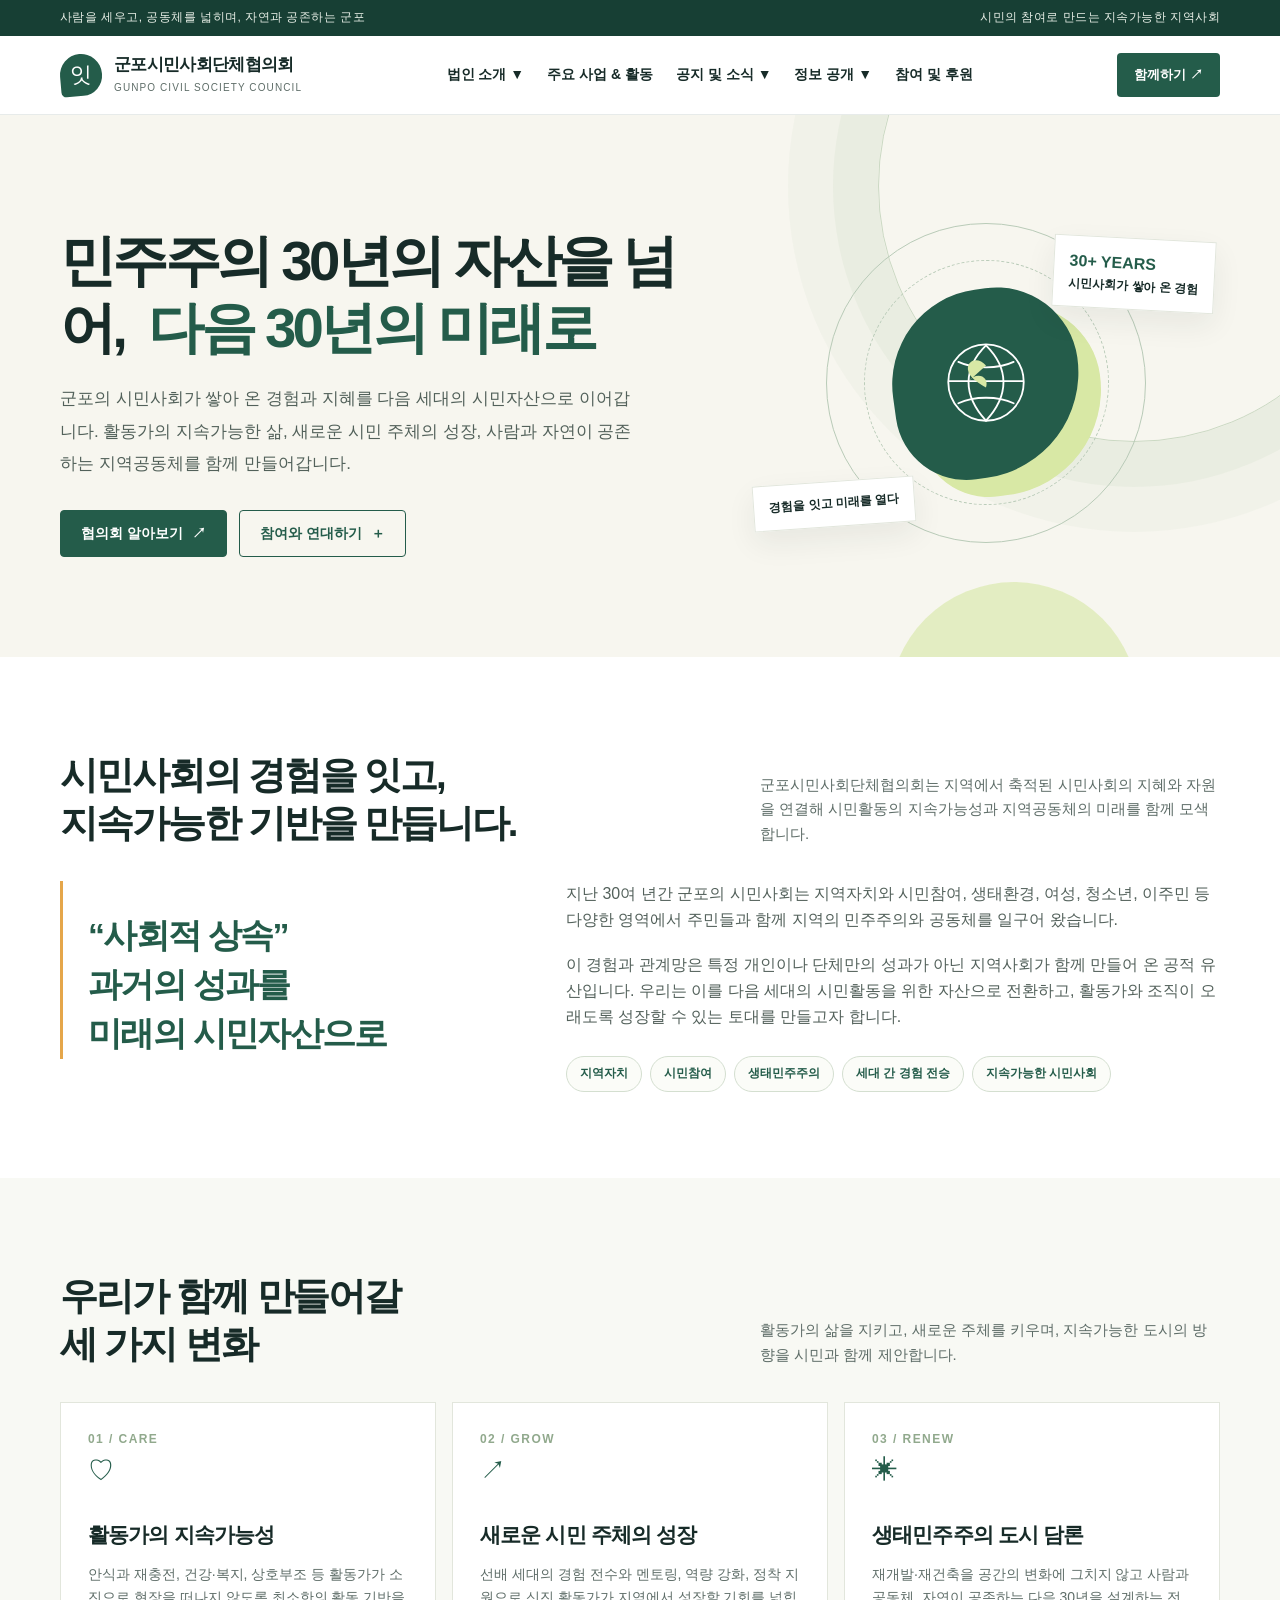
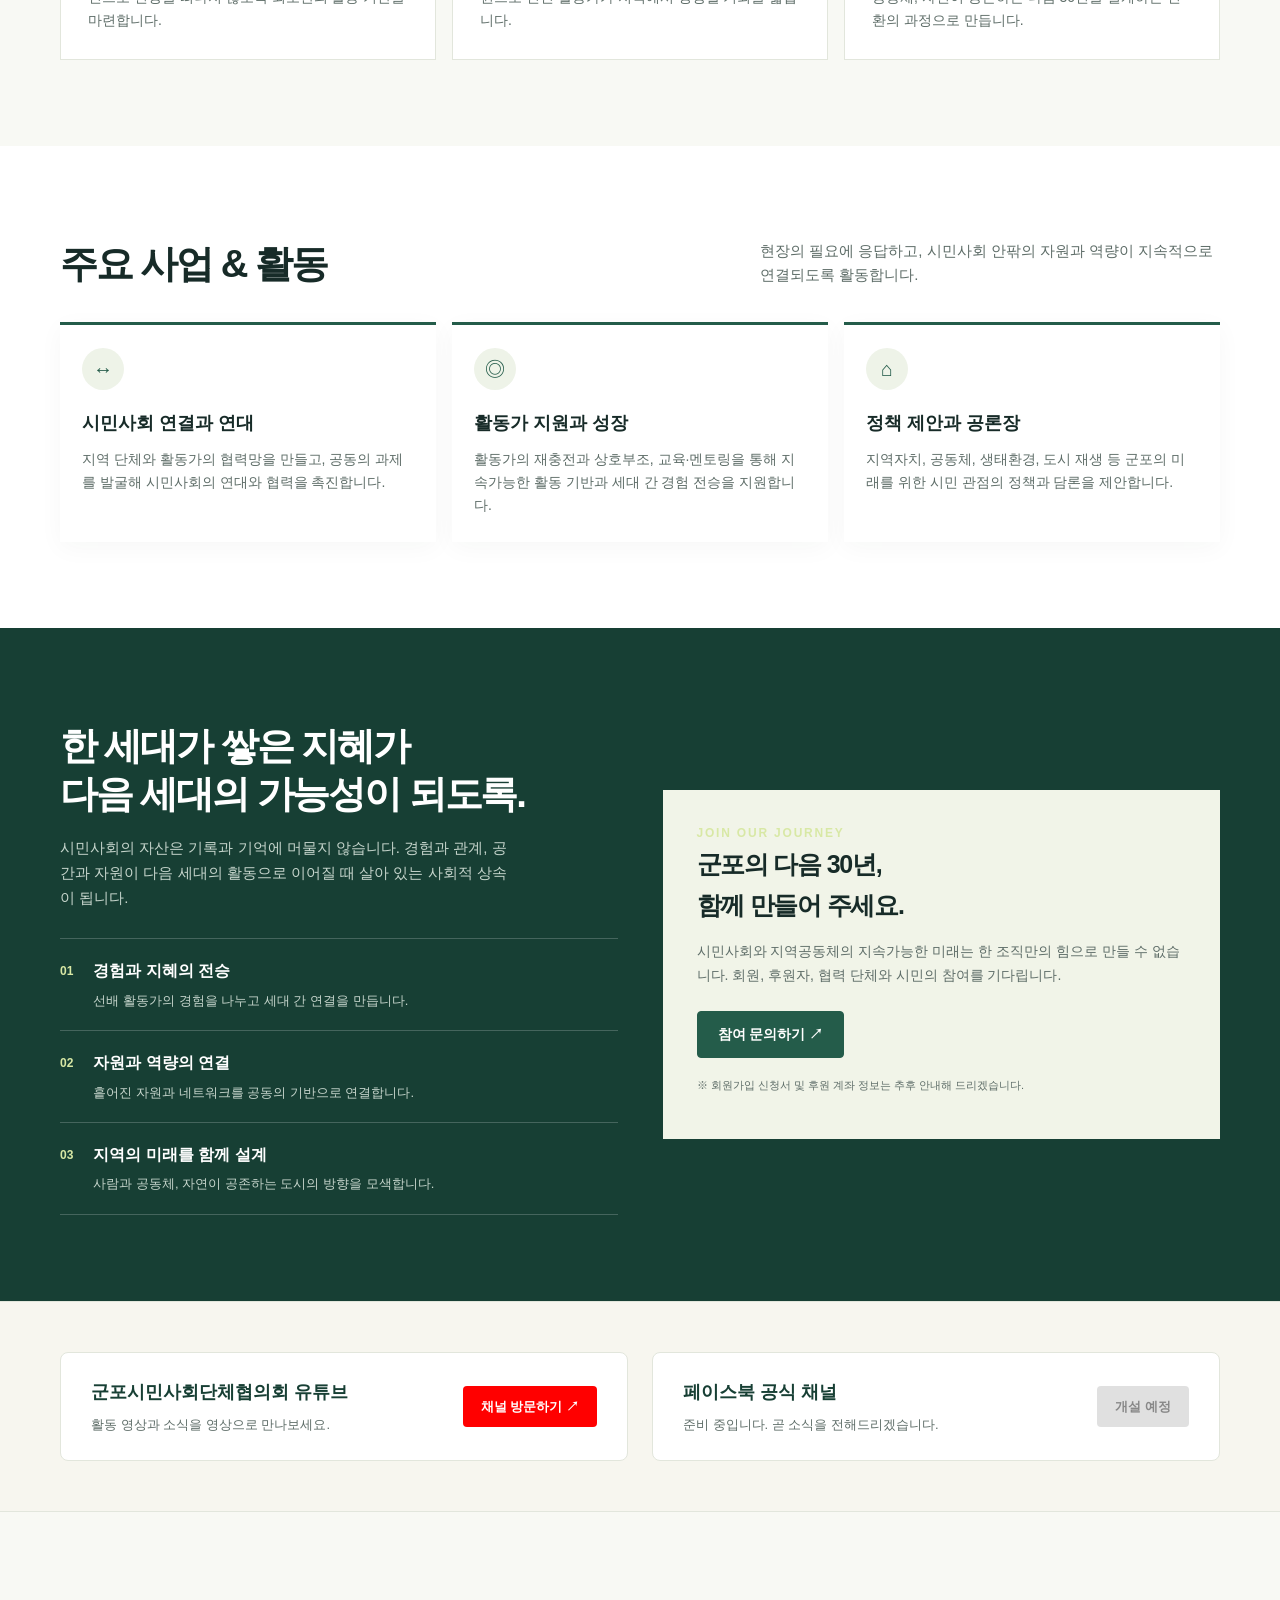
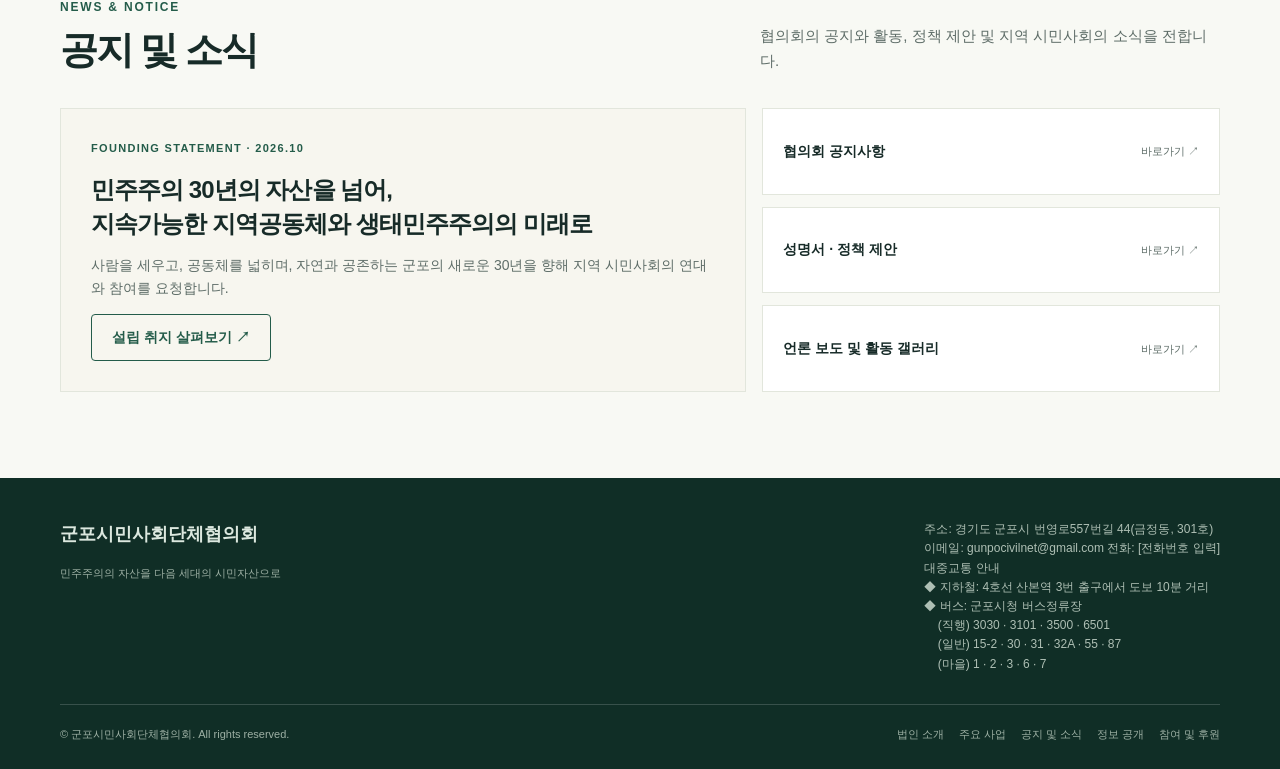
==== index.html @ d38dbbb3 "Add files via upload" ====
<!doctype html>
<html lang="ko">
<head>
  <meta charset="utf-8">
  <meta name="viewport" content="width=device-width, initial-scale=1">
  <meta name="description" content="군포시민사회단체협의회 - 시민사회의 지속가능한 기반과 사회적 상속, 생태민주주의를 만들어갑니다.">
  <title>군포시민사회단체협의회</title>
  <style>
    :root {
      --ink: #172b28;
      --muted: #5e6d68;
      --green: #245c4a;
      --green-dark: #173f34;
      --lime: #d8e8a5;
      --cream: #f7f6ef;
      --paper: #fff;
      --line: #e2e6dc;
      --accent: #e5a64a;
      --max: 1160px;
    }
    * { box-sizing: border-box; }
    html { scroll-behavior: smooth; scroll-padding-top: 88px; }
    body { margin: 0; font-family: "Pretendard", "Noto Sans KR", -apple-system, BlinkMacSystemFont, "Segoe UI", sans-serif; color: var(--ink); line-height: 1.65; background: var(--paper); }
    a { color: inherit; text-decoration: none; }
    button { font: inherit; }
    .wrap { width: min(var(--max), calc(100% - 44px)); margin-inline: auto; }
    .topline { background: var(--green-dark); color: #e9f0e8; font-size: 12px; letter-spacing: .04em; }
    .topline .wrap { display:flex; justify-content:space-between; gap:16px; padding:8px 0; }
    header { position: sticky; top: 0; z-index: 20; background: rgba(255,255,255,.96); border-bottom: 1px solid rgba(23,63,52,.10); backdrop-filter: blur(12px); }
    .navrow { min-height: 78px; display:flex; align-items:center; justify-content:space-between; gap:28px; }
    .brand { display:flex; align-items:center; gap:12px; min-width: 240px; }
    .brandmark { display:grid; place-items:center; width:42px; height:42px; border-radius:50% 50% 48% 12%; background:var(--green); color:white; font-size:22px; transform:rotate(-5deg); }
    .brandmark span { transform:rotate(5deg); }
    .brand strong { display:block; font-size:17px; letter-spacing:-.04em; line-height:1.3; }
    .brand small { display:block; margin-top:4px; font-size:10px; color:var(--muted); letter-spacing:.11em; }
    
    /* PC 네비게이션 및 드롭다운 */
    nav { display:flex; align-items:center; gap:23px; }
    .nav-group { position: relative; }
    .navitem { position:relative; padding:27px 0; font-size:14px; font-weight:700; white-space:nowrap; display: inline-block; cursor: pointer; }
    .navitem::after { content:""; position:absolute; bottom:18px; left:0; width:0; height:2px; background:var(--green); transition:width .2s; }
    .nav-group:hover .navitem::after, .navitem:hover::after, .navitem:focus-visible::after { width:100%; }
    
    .dropdown {
      display: none;
      position: absolute;
      top: 100%;
      left: 0;
      background: #ffffff;
      min-width: 190px;
      box-shadow: 0 8px 20px rgba(0,0,0,0.08);
      border: 1px solid var(--line);
      border-radius: 4px;
      padding: 8px 0;
      z-index: 100;
    }
    .nav-group:hover .dropdown { display: block; }
    .dropdown a {
      display: block;
      padding: 10px 18px;
      font-size: 13px;
      font-weight: 600;
      color: var(--ink);
      transition: background 0.2s, color 0.2s;
    }
    .dropdown a:hover {
      background: var(--cream);
      color: var(--green);
    }

    .nav-cta { padding:11px 17px; border-radius:4px; background:var(--green); color:white; font-size:13px; font-weight:700; white-space:nowrap; }
    .menu-toggle { display:none; border:1px solid var(--line); background:white; padding:8px 11px; border-radius:5px; cursor: pointer; }

    /* 히어로 섹션 */
    .hero { position:relative; overflow:hidden; background:var(--cream); }
    .hero::before { content:""; position:absolute; width:510px; height:510px; right:-110px; top:-185px; border:1px solid #cbd9c3; border-radius:50%; box-shadow:0 0 0 45px rgba(203,217,195,.22), 0 0 0 90px rgba(203,217,195,.14); }
    .hero::after { content:""; position:absolute; width:250px; height:250px; right:11%; bottom:-175px; background:var(--lime); border-radius:50%; opacity:.6; }
    .hero-inner { position:relative; z-index:1; display:grid; grid-template-columns:1.15fr .85fr; align-items:center; gap:60px; padding:88px 0 94px; }
    .eyebrow { display:flex; align-items:center; gap:10px; color:var(--green); font-size:12px; font-weight:800; letter-spacing:.14em; text-transform:uppercase; }
    .eyebrow::before { content:""; width:28px; height:2px; background:var(--accent); }
    h1 { margin:20px 0 22px; font-size:clamp(36px, 4.4vw, 60px); line-height:1.18; letter-spacing:-.065em; font-weight:800; }
    h1 em { color:var(--green); font-style:normal; }
    .hero-copy { max-width:580px; color:#52615a; font-size:17px; line-height:1.9; }
    .hero-actions { display:flex; flex-wrap:wrap; gap:12px; margin-top:30px; }
    .btn { display:inline-flex; align-items:center; justify-content:center; gap:9px; min-height:47px; padding:0 20px; border:1px solid var(--green); border-radius:4px; font-weight:750; font-size:14px; transition:transform .2s, background .2s; }
    .btn:hover { transform:translateY(-2px); }
    .btn.primary { background:var(--green); color:white; }
    .btn.secondary { color:var(--green); background:transparent; }
    .hero-art { position:relative; min-height:360px; display:grid; place-items:center; }
    .orbit { position:absolute; width:320px; height:320px; border:1px solid #b9cbb8; border-radius:50%; }
    .orbit.two { width:245px; height:245px; border-style:dashed; }
    .earth { position:relative; display:grid; place-items:center; width:188px; height:188px; border-radius:54% 46% 60% 40%; background:var(--green); color:white; box-shadow:20px 20px 0 var(--lime); transform:rotate(-8deg); }
    .earth svg { width:92px; height:92px; transform:rotate(8deg); }
    .float-note { position:absolute; padding:12px 15px; background:white; border:1px solid var(--line); box-shadow:0 12px 30px rgba(23,43,40,.07); font-size:12px; font-weight:750; }
    .float-note b { display:block; color:var(--green); font-size:16px; }
    .note-one { top:35px; right:5px; transform:rotate(3deg); }
    .note-two { bottom:36px; left:0; transform:rotate(-4deg); }

    .section { padding:86px 0; }
    .section.soft { background:#f8f9f4; }
    .section-head { display:flex; justify-content:space-between; align-items:end; gap:28px; margin-bottom:34px; }
    .section-kicker { color:var(--green); font-size:12px; font-weight:800; letter-spacing:.15em; }
    h2 { margin:8px 0 0; font-size:clamp(27px,3vw,39px); line-height:1.25; letter-spacing:-.055em; }
    .section-intro { max-width:460px; color:var(--muted); margin:0; font-size:15px; }

    .vision-grid { display:grid; grid-template-columns:repeat(3,1fr); gap:16px; }
    .vision-card { min-height:230px; padding:27px; border:1px solid var(--line); background:white; }
    .number { color:#91a98d; font-size:12px; font-weight:800; letter-spacing:.12em; }
    .vision-card h3 { margin:26px 0 10px; font-size:21px; letter-spacing:-.04em; }
    .vision-card p { margin:0; color:var(--muted); font-size:14px; }
    .vision-card .symbol { color:var(--green); font-size:26px; }

    .purpose { display:grid; grid-template-columns:.8fr 1.2fr; gap:70px; align-items:start; }
    .purpose-quote { margin:0; padding:30px 0 0 25px; border-left:3px solid var(--accent); color:var(--green); font-size:clamp(23px,2.7vw,34px); line-height:1.45; font-weight:800; letter-spacing:-.05em; }
    .purpose-copy p { margin:0 0 18px; color:#53615b; }
    .pill-row { display:flex; flex-wrap:wrap; gap:8px; margin-top:25px; }
    .pill { border:1px solid #d4dfd0; border-radius:99px; padding:7px 13px; color:var(--green); background:#fbfcf8; font-size:12px; font-weight:700; }

    .activities { display:grid; grid-template-columns:repeat(3,1fr); gap:16px; }
    .activity { border-top:3px solid var(--green); padding:23px 22px 25px; background:white; box-shadow:0 6px 24px rgba(23,43,40,.035); }
    .activity .icon { display:grid; place-items:center; width:42px; height:42px; background:#eef3e8; color:var(--green); border-radius:50%; font-size:20px; }
    .activity h3 { margin:19px 0 9px; font-size:18px; }
    .activity p { margin:0; color:var(--muted); font-size:14px; }

    .social { background:var(--green-dark); color:white; }
    .social .section-kicker { color:var(--lime); }
    .social h2 { max-width:650px; }
    .social .section-intro { color:#c6d5cc; }
    .social-grid { display:grid; grid-template-columns:1fr 1fr; gap:45px; align-items:center; }
    .social-list { border-top:1px solid rgba(255,255,255,.2); }
    .social-row { display:flex; gap:20px; align-items:start; padding:19px 0; border-bottom:1px solid rgba(255,255,255,.2); }
    .social-row span { color:var(--lime); font-weight:800; font-size:12px; padding-top:4px; }
    .social-row strong { display:block; font-size:16px; }
    .social-row p { margin:5px 0 0; color:#c6d5cc; font-size:13px; }
    
    .join-panel { padding:34px; background:#f1f4e8; color:var(--ink); }
    .join-panel h3 { margin:0 0 12px; font-size:25px; letter-spacing:-.05em; }
    .join-panel p { color:var(--muted); font-size:14px; }
    .join-panel .btn { margin-top:10px; }

    /* 소셜 미디어 채널 안내 섹션 스타일 */
    .sns-section { background: var(--cream); border-top: 1px solid var(--line); border-bottom: 1px solid var(--line); padding: 50px 0; }
    .sns-grid { display: grid; grid-template-columns: 1fr 1fr; gap: 24px; align-items: center; }
    .sns-card { background: white; border: 1px solid var(--line); padding: 25px 30px; border-radius: 8px; display: flex; justify-content: space-between; align-items: center; gap: 20px; transition: transform 0.2s, box-shadow 0.2s; }
    .sns-card:hover { transform: translateY(-2px); box-shadow: 0 8px 20px rgba(0,0,0,0.05); }
    .sns-info h3 { margin: 0 0 6px; font-size: 18px; color: var(--green-dark); }
    .sns-info p { margin: 0; color: var(--muted); font-size: 13px; }
    .sns-btn { display: inline-flex; align-items: center; gap: 6px; padding: 10px 18px; border-radius: 4px; font-weight: 700; font-size: 13px; white-space: nowrap; text-decoration: none; }
    .sns-btn.youtube { background: #ff0000; color: white; }
    .sns-btn.facebook { background: #1877f2; color: white; }
    .sns-btn.disabled { background: #e0e0e0; color: #888; cursor: not-allowed; }

    .news-grid { display:grid; grid-template-columns:1.2fr .8fr; gap:16px; }
    .news-feature { padding:30px; background:var(--cream); border:1px solid var(--line); }
    .news-feature .tag { color:var(--green); font-size:11px; font-weight:800; letter-spacing:.12em; }
    .news-feature h3 { margin:16px 0 12px; font-size:24px; line-height:1.4; letter-spacing:-.04em; }
    .news-feature p { color:var(--muted); font-size:14px; }
    .news-side { display:grid; gap:12px; }
    .news-item { display:flex; justify-content:space-between; gap:16px; align-items:center; padding:19px 20px; border:1px solid var(--line); background: white; transition: border-color .2s; }
    .news-item:hover { border-color: var(--green); }
    .news-item strong { font-size:14px; }
    .news-item span { color:var(--muted); font-size:11px; white-space:nowrap; }

    footer { background:#102e26; color:#dce8df; padding:42px 0 26px; }
    .footer-top { display:flex; justify-content:space-between; gap:30px; padding-bottom:30px; border-bottom:1px solid rgba(255,255,255,.17); }
    .footer-brand { font-size:18px; font-weight:800; }
    .footer-copy { max-width:520px; color:#aebfb4; font-size:12px; line-height:1.6; }
    .footer-bottom { display:flex; justify-content:space-between; gap:20px; padding-top:20px; color:#9db0a4; font-size:11px; }
    .footer-links { display: flex; gap: 15px; flex-wrap: wrap; }
    .footer-links a:hover { color: #fff; }
    .notice { margin-top:14px; font-size:11px; color:#9db0a4; }

    @media (max-width: 950px) {
      .navrow { min-height:70px; }
      nav { gap:13px; }
      .navitem { font-size:12px; }
      .nav-cta { display:none; }
      .hero-inner { gap:25px; padding:68px 0; }
      .hero-art { transform:scale(.88); }
      .purpose { gap:35px; }
      .sns-grid { grid-template-columns: 1fr; }
    }

    /* 모바일 반응형 스타일 수정 */
    @media (max-width: 740px) {
      .wrap { width:min(100% - 32px, var(--max)); }
      .topline .wrap { font-size:10px; }
      .navrow { flex-wrap:wrap; padding:13px 0; }
      .brand { min-width:0; }
      .brand strong { font-size:15px; }
      .menu-toggle { display:block; }
      
      nav { display:none; flex-basis:100%; flex-direction:column; align-items:stretch; gap:0; padding:4px 0 8px; }
      nav.open { display:flex; }
      
      .nav-group { width: 100%; }
      .navitem { padding:13px 4px; font-size:14px; border-top:1px solid var(--line); width:100%; display: flex; justify-content: space-between; align-items: center; }
      .navitem::after { display:none; }
      .navitem .arrow { font-size: 10px; transition: transform 0.2s; }
      .nav-group.open .navitem .arrow { transform: rotate(180deg); }
      
      /* 모바일에서는 hover 동작 제거 및 open 클래스로 열림 제어 */
      .nav-group:hover .dropdown { display: none; }
      .dropdown { position: static; box-shadow: none; border: none; background: #f8f9f4; padding: 4px 0 8px 15px; width: 100%; border-radius: 0; }
      .nav-group.open .dropdown { display: block; }
      
      .hero-inner { grid-template-columns:1fr; padding:57px 0 45px; gap:12px; }
      .hero-copy { font-size:15px; }
      .hero-art { min-height:270px; transform:scale(.8); margin:-10px 0; }
      .section { padding:60px 0; }
      .section-head { display:block; }
      .section-intro { margin-top:15px; }
      .vision-grid, .activities { grid-template-columns:1fr; }
      .vision-card { min-height:0; }
      .vision-card h3 { margin-top:15px; }
      .purpose, .social-grid, .news-grid { grid-template-columns:1fr; gap:28px; }
      .purpose-quote { padding-top:0; }
      .footer-top, .footer-bottom { flex-direction:column; }
      .sns-card { flex-direction: column; align-items: flex-start; }
      .sns-btn { width: 100%; justify-content: center; }
    }
  </style>
</head>
<body>
  <div class="topline">
    <div class="wrap"><span>사람을 세우고, 공동체를 넓히며, 자연과 공존하는 군포</span><span>시민의 참여로 만드는 지속가능한 지역사회</span></div>
  </div>
  <header>
    <div class="wrap navrow">
      <a class="brand" href="index.html" aria-label="군포시민사회단체협의회 홈">
        <span class="brandmark"><span>잇</span></span>
        <span><strong>군포시민사회단체협의회</strong><small>GUNPO CIVIL SOCIETY COUNCIL</small></span>
      </a>
      <button class="menu-toggle" type="button" aria-expanded="false" aria-controls="main-nav">메뉴 ☰</button>
      <nav id="main-nav" aria-label="주 메뉴">
        <div class="nav-group">
          <span class="navitem">법인 소개 <span class="arrow">▼</span></span>
          <div class="dropdown">
            <a href="index.html#about">소개 및 비전</a>
            <a href="organization.html">조직도 및 운영 체계</a>
            <a href="history.html">걸어온길 (연혁)</a>
          </div>
        </div>
        
        <div class="nav-group">
          <a class="navitem" href="index.html#activities">주요 사업 &amp; 활동</a>
        </div>
        
        <div class="nav-group">
          <span class="navitem">공지 및 소식 <span class="arrow">▼</span></span>
          <div class="dropdown">
            <a href="notice.html">협의회 공지사항</a>
            <a href="statement.html">성명서 · 정책 제안</a>
            <a href="gallery.html">언론 보도 및 활동 갤러리</a>
          </div>
        </div>

        <div class="nav-group">
          <span class="navitem">정보 공개 <span class="arrow">▼</span></span>
          <div class="dropdown">
            <a href="info.html?tab=rules">정관 및 운영 규정</a>
            <a href="info.html?tab=donation">기부금 모금·집행 내역</a>
            <a href="info.html?tab=audit">결산 및 감사 보고서</a>
          </div>
        </div>

        <div class="nav-group">
          <a class="navitem" href="#participate">참여 및 후원</a>
        </div>
      </nav>
      <a class="nav-cta" href="#participate">함께하기 ↗</a>
    </div>
  </header>

  <main id="home">
    <section class="hero">
      <div class="wrap hero-inner">
        <div>
          <h1>민주주의 30년의 자산을 넘어,&nbsp;&nbsp;<em>다음 30년의 미래로</em></h1>
          <p class="hero-copy">군포의 시민사회가 쌓아 온 경험과 지혜를 다음 세대의 시민자산으로 이어갑니다. 활동가의 지속가능한 삶, 새로운 시민 주체의 성장, 사람과 자연이 공존하는 지역공동체를 함께 만들어갑니다.</p>
          <div class="hero-actions">
            <a class="btn primary" href="#about">협의회 알아보기 <span>↗</span></a>
            <a class="btn secondary" href="#participate">참여와 연대하기 <span>＋</span></a>
          </div>
        </div>
        <div class="hero-art" aria-label="사람과 자연, 연결을 상징하는 그래픽">
          <div class="orbit"></div><div class="orbit two"></div>
          <div class="earth">
            <svg viewBox="0 0 100 100" fill="none" aria-hidden="true">
              <path d="M50 8C27 8 9 26 9 49s18 42 41 42 41-19 41-42S73 8 50 8Z" stroke="white" stroke-width="2"/>
              <path d="M10 48h80M50 9c-13 13-19 26-19 40s6 28 19 42M50 9c13 13 19 26 19 40s-6 28-19 42M20 27c17 8 43 8 60 0M20 72c17-8 43-8 60 0" stroke="white" stroke-width="2" stroke-linecap="round"/>
              <path d="M50 31c-9-11-23-5-19 7 3 8 13 13 19 17 4-12-10-18-19-7Z" fill="#d8e8a5"/>
            </svg>
          </div>
          <div class="float-note note-one"><b>30+ YEARS</b>시민사회가 쌓아 온 경험</div>
          <div class="float-note note-two">경험을 잇고 미래를 열다</div>
        </div>
      </div>
    </section>

    <section class="section" id="about">
      <div class="wrap">
        <div class="section-head">
          <div><h2>시민사회의 경험을 잇고,<br>지속가능한 기반을 만듭니다.</h2></div>
          <p class="section-intro">군포시민사회단체협의회는 지역에서 축적된 시민사회의 지혜와 자원을 연결해 시민활동의 지속가능성과 지역공동체의 미래를 함께 모색합니다.</p>
        </div>
        <div class="purpose">
          <blockquote class="purpose-quote">“사회적 상속”<br>과거의 성과를<br>미래의 시민자산으로</blockquote>
          <div class="purpose-copy">
            <p>지난 30여 년간 군포의 시민사회는 지역자치와 시민참여, 생태환경, 여성, 청소년, 이주민 등 다양한 영역에서 주민들과 함께 지역의 민주주의와 공동체를 일구어 왔습니다.</p>
            <p>이 경험과 관계망은 특정 개인이나 단체만의 성과가 아닌 지역사회가 함께 만들어 온 공적 유산입니다. 우리는 이를 다음 세대의 시민활동을 위한 자산으로 전환하고, 활동가와 조직이 오래도록 성장할 수 있는 토대를 만들고자 합니다.</p>
            <div class="pill-row"><span class="pill">지역자치</span><span class="pill">시민참여</span><span class="pill">생태민주주의</span><span class="pill">세대 간 경험 전승</span><span class="pill">지속가능한 시민사회</span></div>
          </div>
        </div>
      </div>
    </section>

    <section class="section soft">
      <div class="wrap">
        <div class="section-head">
          <div><h2>우리가 함께 만들어갈<br>세 가지 변화</h2></div>
          <p class="section-intro">활동가의 삶을 지키고, 새로운 주체를 키우며, 지속가능한 도시의 방향을 시민과 함께 제안합니다.</p>
        </div>
        <div class="vision-grid">
          <article class="vision-card"><div class="number">01 / CARE</div><div class="symbol">♡</div><h3>활동가의 지속가능성</h3><p>안식과 재충전, 건강·복지, 상호부조 등 활동가가 소진으로 현장을 떠나지 않도록 최소한의 활동 기반을 마련합니다.</p></article>
          <article class="vision-card"><div class="number">02 / GROW</div><div class="symbol">↗</div><h3>새로운 시민 주체의 성장</h3><p>선배 세대의 경험 전수와 멘토링, 역량 강화, 정착 지원으로 신진 활동가가 지역에서 성장할 기회를 넓힙니다.</p></article>
          <article class="vision-card"><div class="number">03 / RENEW</div><div class="symbol">✳</div><h3>생태민주주의 도시 담론</h3><p>재개발·재건축을 공간의 변화에 그치지 않고 사람과 공동체, 자연이 공존하는 다음 30년을 설계하는 전환의 과정으로 만듭니다.</p></article>
        </div>
      </div>
    </section>

    <section class="section" id="activities">
      <div class="wrap">
        <div class="section-head">
          <div><h2>주요 사업 &amp; 활동</h2></div>
          <p class="section-intro">현장의 필요에 응답하고, 시민사회 안팎의 자원과 역량이 지속적으로 연결되도록 활동합니다.</p>
        </div>
        <div class="activities">
          <article class="activity"><div class="icon">↔</div><h3>시민사회 연결과 연대</h3><p>지역 단체와 활동가의 협력망을 만들고, 공동의 과제를 발굴해 시민사회의 연대와 협력을 촉진합니다.</p></article>
          <article class="activity"><div class="icon">◎</div><h3>활동가 지원과 성장</h3><p>활동가의 재충전과 상호부조, 교육·멘토링을 통해 지속가능한 활동 기반과 세대 간 경험 전승을 지원합니다.</p></article>
          <article class="activity"><div class="icon">⌂</div><h3>정책 제안과 공론장</h3><p>지역자치, 공동체, 생태환경, 도시 재생 등 군포의 미래를 위한 시민 관점의 정책과 담론을 제안합니다.</p></article>
        </div>
      </div>
    </section>

    <section class="section social">
      <div class="wrap social-grid">
        <div>
          <h2>한 세대가 쌓은 지혜가<br>다음 세대의 가능성이 되도록.</h2>
          <p class="section-intro" style="margin-top:18px">시민사회의 자산은 기록과 기억에 머물지 않습니다. 경험과 관계, 공간과 자원이 다음 세대의 활동으로 이어질 때 살아 있는 사회적 상속이 됩니다.</p>
          <div class="social-list" style="margin-top:28px">
            <div class="social-row"><span>01</span><div><strong>경험과 지혜의 전승</strong><p>선배 활동가의 경험을 나누고 세대 간 연결을 만듭니다.</p></div></div>
            <div class="social-row"><span>02</span><div><strong>자원과 역량의 연결</strong><p>흩어진 자원과 네트워크를 공동의 기반으로 연결합니다.</p></div></div>
            <div class="social-row"><span>03</span><div><strong>지역의 미래를 함께 설계</strong><p>사람과 공동체, 자연이 공존하는 도시의 방향을 모색합니다.</p></div></div>
          </div>
        </div>
        <div class="join-panel" id="participate">
          <div class="section-kicker">JOIN OUR JOURNEY</div>
          <h3>군포의 다음 30년,<br>함께 만들어 주세요.</h3>
          <p>시민사회와 지역공동체의 지속가능한 미래는 한 조직만의 힘으로 만들 수 없습니다. 회원, 후원자, 협력 단체와 시민의 참여를 기다립니다.</p>
          <a class="btn primary" href="mailto:gunpocivilnet@gmail.com?subject=%EA%B5%B0%ED%8F%AC%EC%8B%9C%EB%AF%BC%EC%82%AC%ED%9A%8C%EB%8B%A8%EC%B2%B4%ED%98%91%EC%9D%98%ED%9A%8C%20%EC%B0%B8%EC%97%AC%20%EB%AC%B8%EC%9D%98">참여 문의하기 ↗</a>
          <p style="font-size:11px;margin-top:18px">※ 회원가입 신청서 및 후원 계좌 정보는 추후 안내해 드리겠습니다.</p>
        </div>
      </div>
    </section>

    <!-- 소셜 미디어 채널 안내 섹션 추가 -->
    <section class="sns-section">
      <div class="wrap sns-grid">
        <div class="sns-card">
          <div class="sns-info">
            <h3>군포시민사회단체협의회 유튜브</h3>
            <p>활동 영상과 소식을 영상으로 만나보세요.</p>
          </div>
          <a href="https://www.youtube.com/@군포시민협" target="_blank" rel="noopener noreferrer" class="sns-btn youtube">채널 방문하기 ↗</a>
        </div>
        <div class="sns-card">
          <div class="sns-info">
            <h3>페이스북 공식 채널</h3>
            <p>준비 중입니다. 곧 소식을 전해드리겠습니다.</p>
          </div>
          <span class="sns-btn disabled">개설 예정</span>
        </div>
      </div>
    </section>

    <section class="section soft" id="news">
      <div class="wrap">
        <div class="section-head">
          <div><div class="section-kicker">NEWS &amp; NOTICE</div><h2>공지 및 소식</h2></div>
          <p class="section-intro">협의회의 공지와 활동, 정책 제안 및 지역 시민사회의 소식을 전합니다.</p>
        </div>
        <div class="news-grid">
          <article class="news-feature">
            <div class="tag">FOUNDING STATEMENT · 2026.10</div>
            <h3>민주주의 30년의 자산을 넘어,<br>지속가능한 지역공동체와 생태민주주의의 미래로</h3>
            <p>사람을 세우고, 공동체를 넓히며, 자연과 공존하는 군포의 새로운 30년을 향해 지역 시민사회의 연대와 참여를 요청합니다.</p>
            <a class="btn secondary" href="#about">설립 취지 살펴보기 ↗</a>
          </article>
          <div class="news-side">
            <a class="news-item" href="notice.html"><strong>협의회 공지사항</strong><span>바로가기 ↗</span></a>
            <a class="news-item" href="statement.html"><strong>성명서 · 정책 제안</strong><span>바로가기 ↗</span></a>
            <a class="news-item" href="gallery.html"><strong>언론 보도 및 활동 갤러리</strong><span>바로가기 ↗</span></a>
          </div>
        </div>
      </div>
    </section>
  </main>

  <footer>
    <div class="wrap">
      <div class="footer-top">
        <div><div class="footer-brand">군포시민사회단체협의회</div><div class="notice">민주주의의 자산을 다음 세대의 시민자산으로</div></div>
        <div class="footer-copy">주소: 경기도 군포시 번영로557번길 44(금정동, 301호)<br>이메일: gunpocivilnet@gmail.com 전화: [전화번호 입력]<br>대중교통 안내<br>
      ◆ 지하철: 4호선 산본역 3번 출구에서 도보 10분 거리<br>
      ◆ 버스: 군포시청 버스정류장<br>
      &nbsp;&nbsp;&nbsp;&nbsp;(직행) 3030 · 3101 · 3500 · 6501<br>
      &nbsp;&nbsp;&nbsp;&nbsp;(일반) 15-2 · 30 · 31 · 32A · 55 · 87<br>
      &nbsp;&nbsp;&nbsp;&nbsp;(마을) 1 · 2 · 3 · 6 · 7</div>
      </div>
      <div class="footer-bottom">
        <span>© 군포시민사회단체협의회. All rights reserved.</span>
        <div class="footer-links">
          <a href="#about">법인 소개</a>
          <a href="#activities">주요 사업</a>
          <a href="notice.html">공지 및 소식</a>
          <a href="info.html">정보 공개</a>
          <a href="#participate">참여 및 후원</a>
        </div>
      </div>
    </div>
  </footer>

  <script>
    // 모바일 전체 메뉴 토글
    const toggle = document.querySelector('.menu-toggle');
    const nav = document.querySelector('#main-nav');
    
    toggle.addEventListener('click', () => {
      const opened = nav.classList.toggle('open');
      toggle.setAttribute('aria-expanded', String(opened));
    });

    // 모바일 아코디언 서브메뉴 토글 로직
    const navGroups = document.querySelectorAll('.nav-group');
    
    navGroups.forEach(group => {
      const item = group.querySelector('.navitem');
      const dropdown = group.querySelector('.dropdown');
      
      if (dropdown && item) {
        item.addEventListener('click', (e) => {
          // 모바일 화면(740px 이하)에서 서브메뉴가 있는 항목을 클릭했을 때
          if (window.innerWidth <= 740) {
            e.preventDefault();
            // 다른 열려있는 메뉴 닫기
            navGroups.forEach(otherGroup => {
              if (otherGroup !== group) {
                otherGroup.classList.remove('open');
              }
            });
            // 현재 메뉴 토글
            group.classList.toggle('open');
          }
        });
      }
    });

    // 링크 클릭 시 메뉴 닫기
    nav.querySelectorAll('.dropdown a, a.navitem').forEach(link => {
      link.addEventListener('click', () => {
        nav.classList.remove('open');
        toggle.setAttribute('aria-expanded', 'false');
      });
    });
  </script>
</body>
</html>
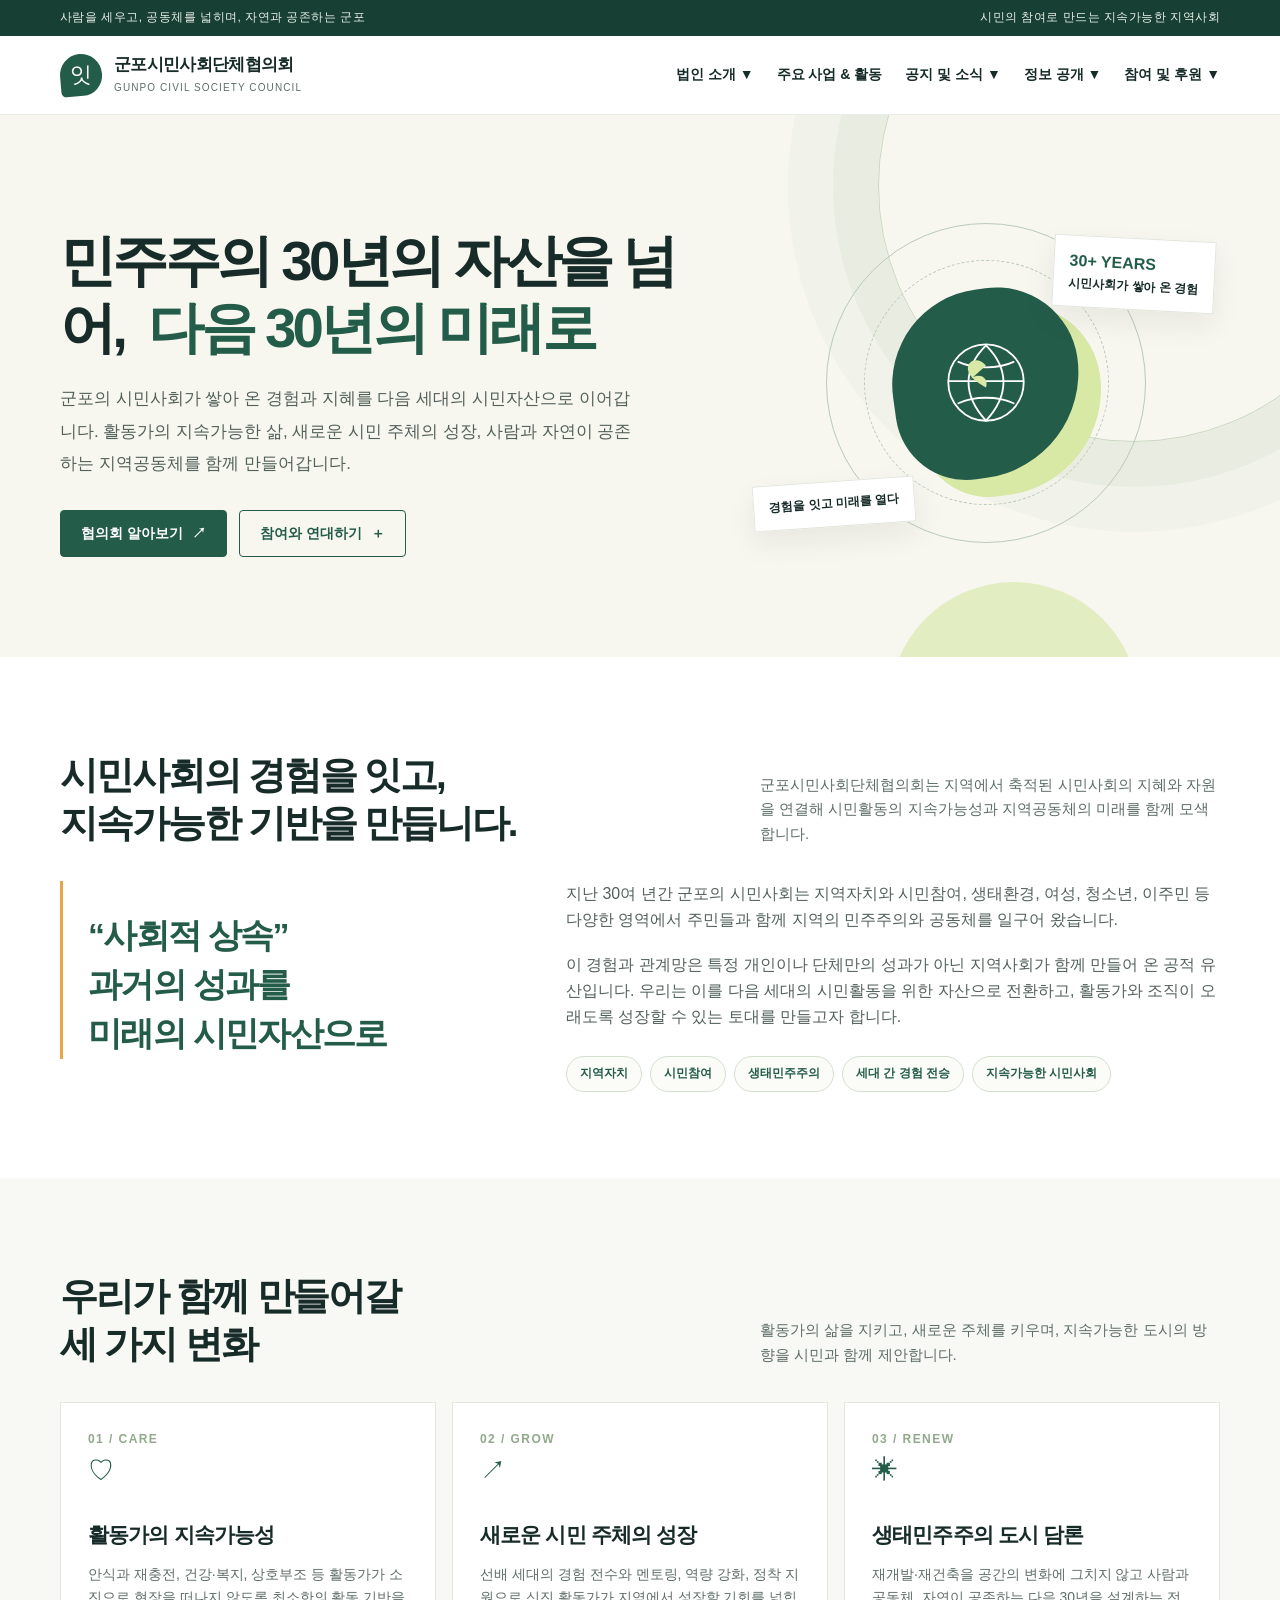
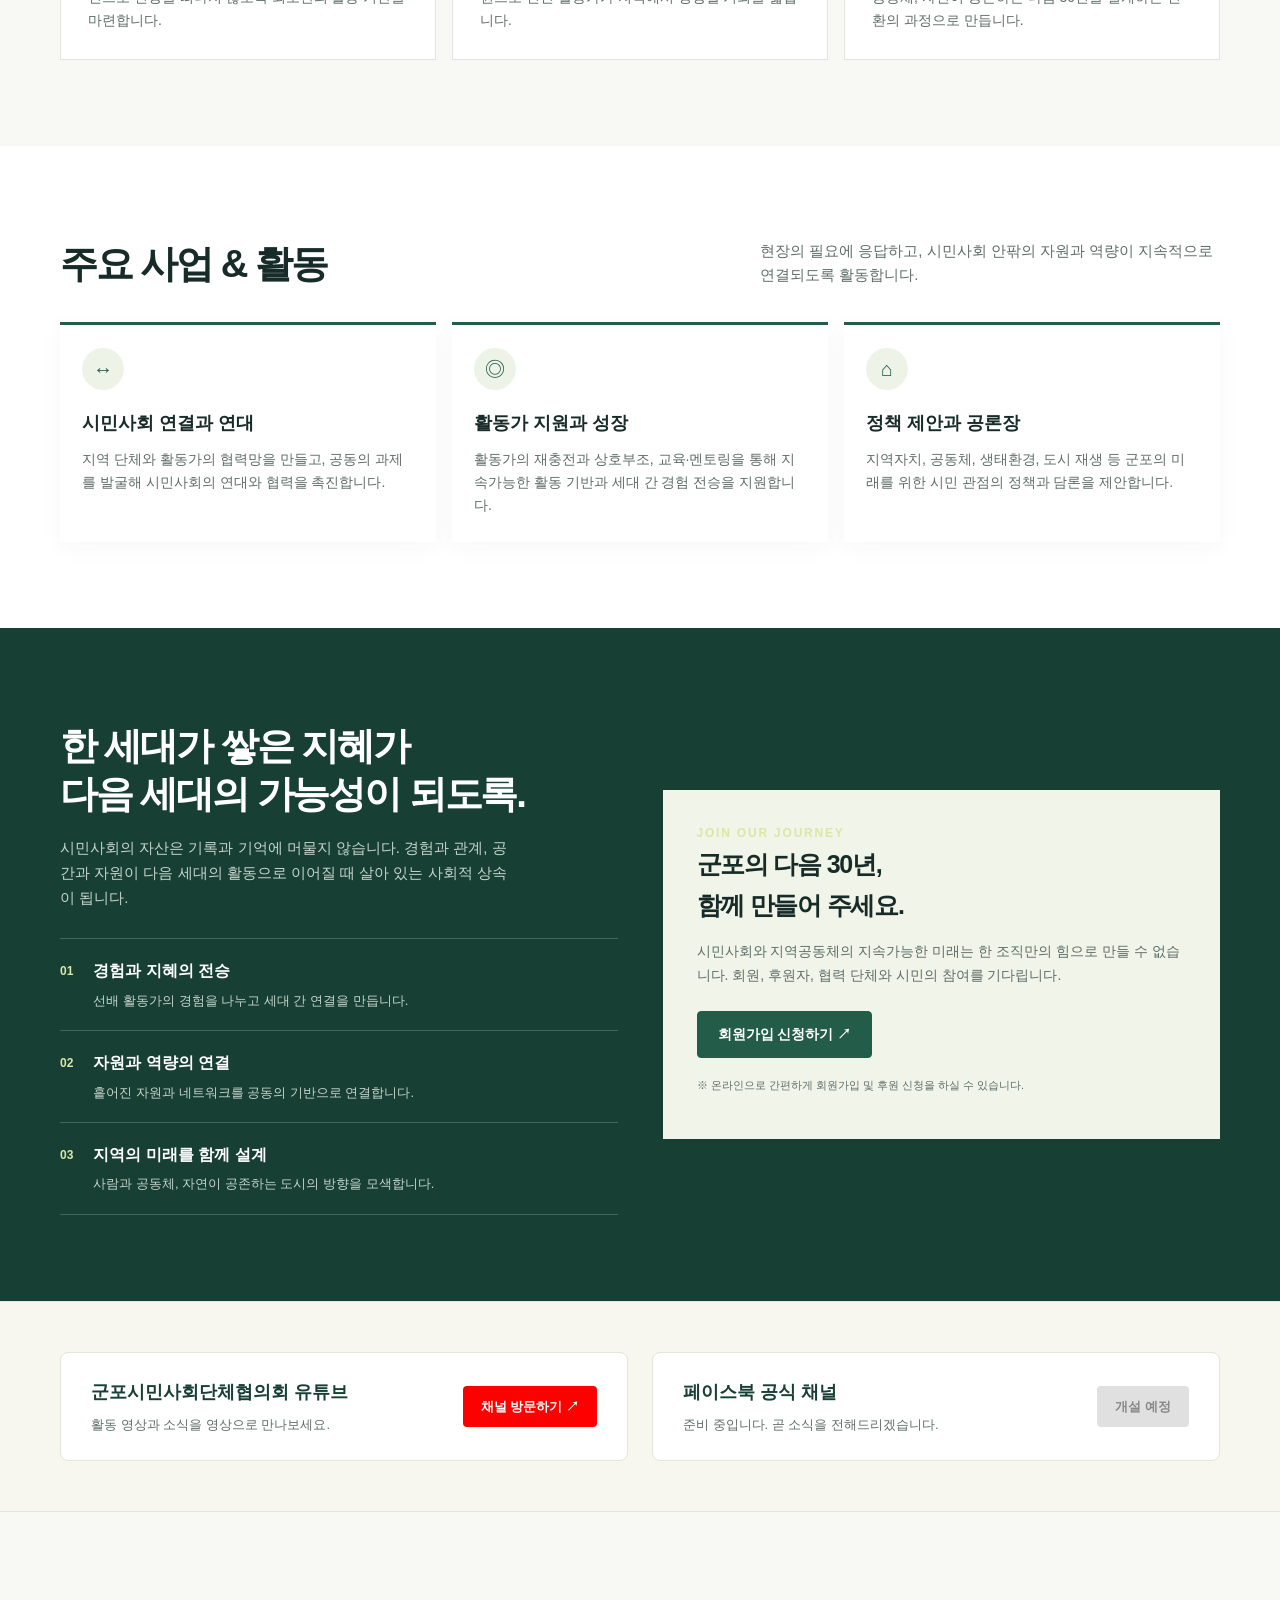
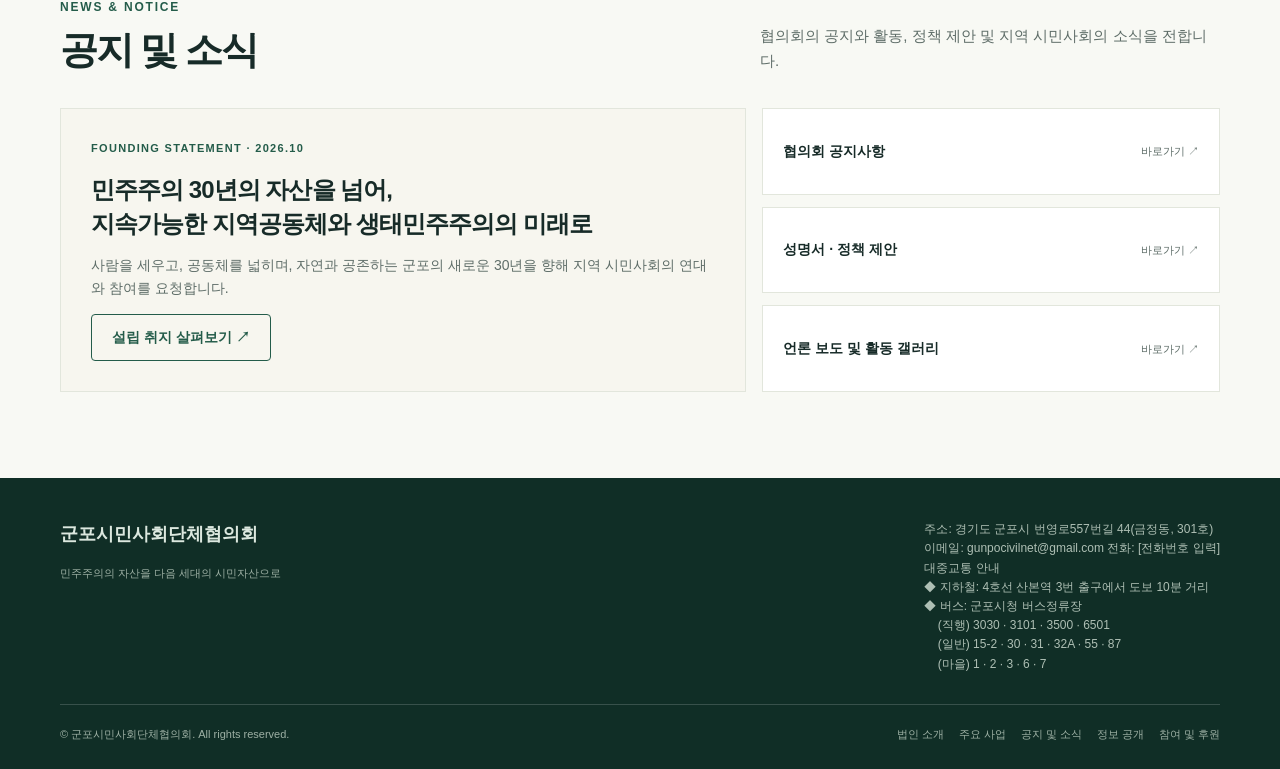
==== commit 2973f89e: "Add files via upload" ====
--- a/index.html
+++ b/index.html
@@ -264,12 +264,16 @@
           </div>
         </div>
 
+        <!-- '참여 및 후원' 메뉴를 드롭다운 구조로 수정하여 회원가입 서브메뉴 추가 -->
         <div class="nav-group">
-          <a class="navitem" href="#participate">참여 및 후원</a>
+          <span class="navitem">참여 및 후원 <span class="arrow">▼</span></span>
+          <div class="dropdown">
+            <a href="join.html">회원가입</a>
+            <a href="#participate">참여 및 후원 안내</a>
+          </div>
         </div>
       </nav>
-      <a class="nav-cta" href="#participate">함께하기 ↗</a>
-    </div>
+          </div>
   </header>
 
   <main id="home">
@@ -280,7 +284,7 @@
           <p class="hero-copy">군포의 시민사회가 쌓아 온 경험과 지혜를 다음 세대의 시민자산으로 이어갑니다. 활동가의 지속가능한 삶, 새로운 시민 주체의 성장, 사람과 자연이 공존하는 지역공동체를 함께 만들어갑니다.</p>
           <div class="hero-actions">
             <a class="btn primary" href="#about">협의회 알아보기 <span>↗</span></a>
-            <a class="btn secondary" href="#participate">참여와 연대하기 <span>＋</span></a>
+            <a class="btn secondary" href="join.html">참여와 연대하기 <span>＋</span></a>
           </div>
         </div>
         <div class="hero-art" aria-label="사람과 자연, 연결을 상징하는 그래픽">
@@ -358,13 +362,13 @@
           <div class="section-kicker">JOIN OUR JOURNEY</div>
           <h3>군포의 다음 30년,<br>함께 만들어 주세요.</h3>
           <p>시민사회와 지역공동체의 지속가능한 미래는 한 조직만의 힘으로 만들 수 없습니다. 회원, 후원자, 협력 단체와 시민의 참여를 기다립니다.</p>
-          <a class="btn primary" href="mailto:gunpocivilnet@gmail.com?subject=%EA%B5%B0%ED%8F%AC%EC%8B%9C%EB%AF%BC%EC%82%AC%ED%9A%8C%EB%8B%A8%EC%B2%B4%ED%98%91%EC%9D%98%ED%9A%8C%20%EC%B0%B8%EC%97%AC%20%EB%AC%B8%EC%9D%98">참여 문의하기 ↗</a>
-          <p style="font-size:11px;margin-top:18px">※ 회원가입 신청서 및 후원 계좌 정보는 추후 안내해 드리겠습니다.</p>
-        </div>
-      </div>
-    </section>
-
-    <!-- 소셜 미디어 채널 안내 섹션 추가 -->
+          <a class="btn primary" href="join.html">회원가입 신청하기 ↗</a>
+          <p style="font-size:11px;margin-top:18px">※ 온라인으로 간편하게 회원가입 및 후원 신청을 하실 수 있습니다.</p>
+        </div>
+      </div>
+    </section>
+
+    <!-- 소셜 미디어 채널 안내 섹션 -->
     <section class="sns-section">
       <div class="wrap sns-grid">
         <div class="sns-card">
@@ -425,7 +429,7 @@
           <a href="#activities">주요 사업</a>
           <a href="notice.html">공지 및 소식</a>
           <a href="info.html">정보 공개</a>
-          <a href="#participate">참여 및 후원</a>
+          <a href="join.html">참여 및 후원</a>
         </div>
       </div>
     </div>
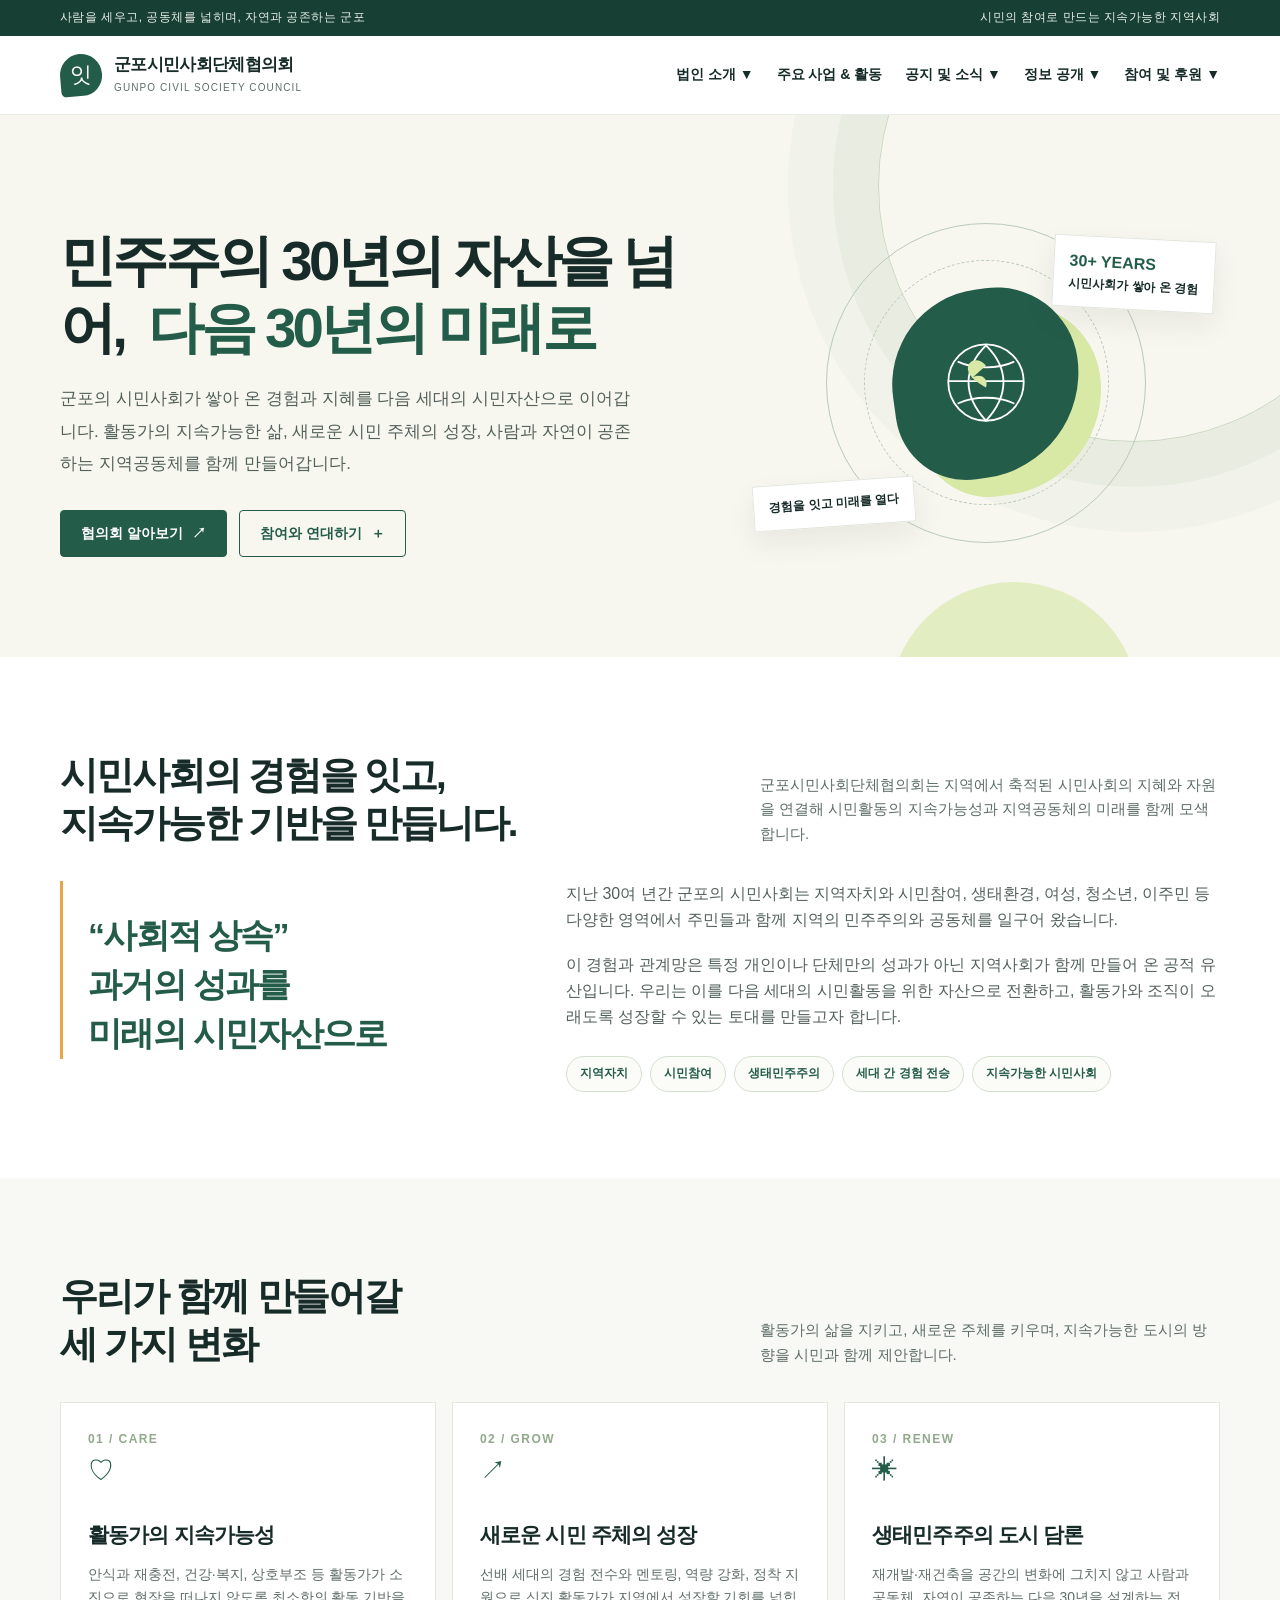
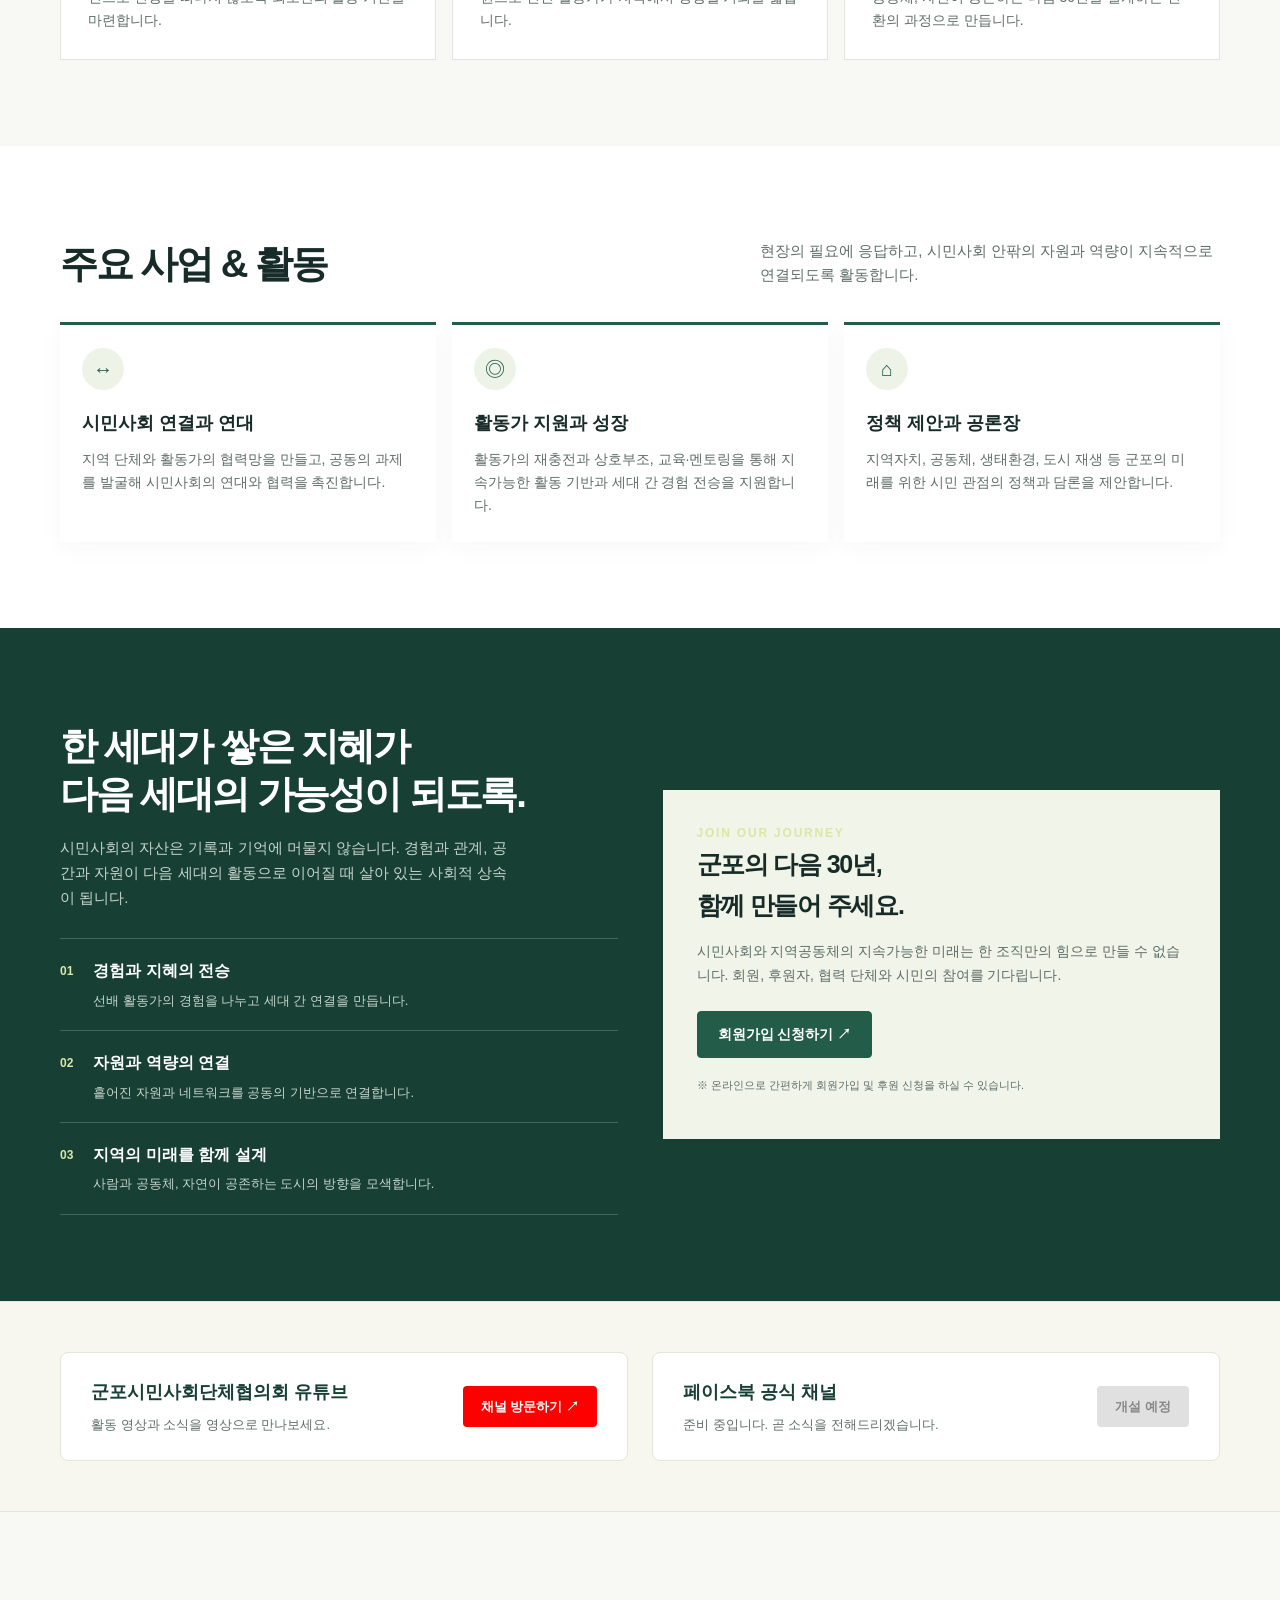
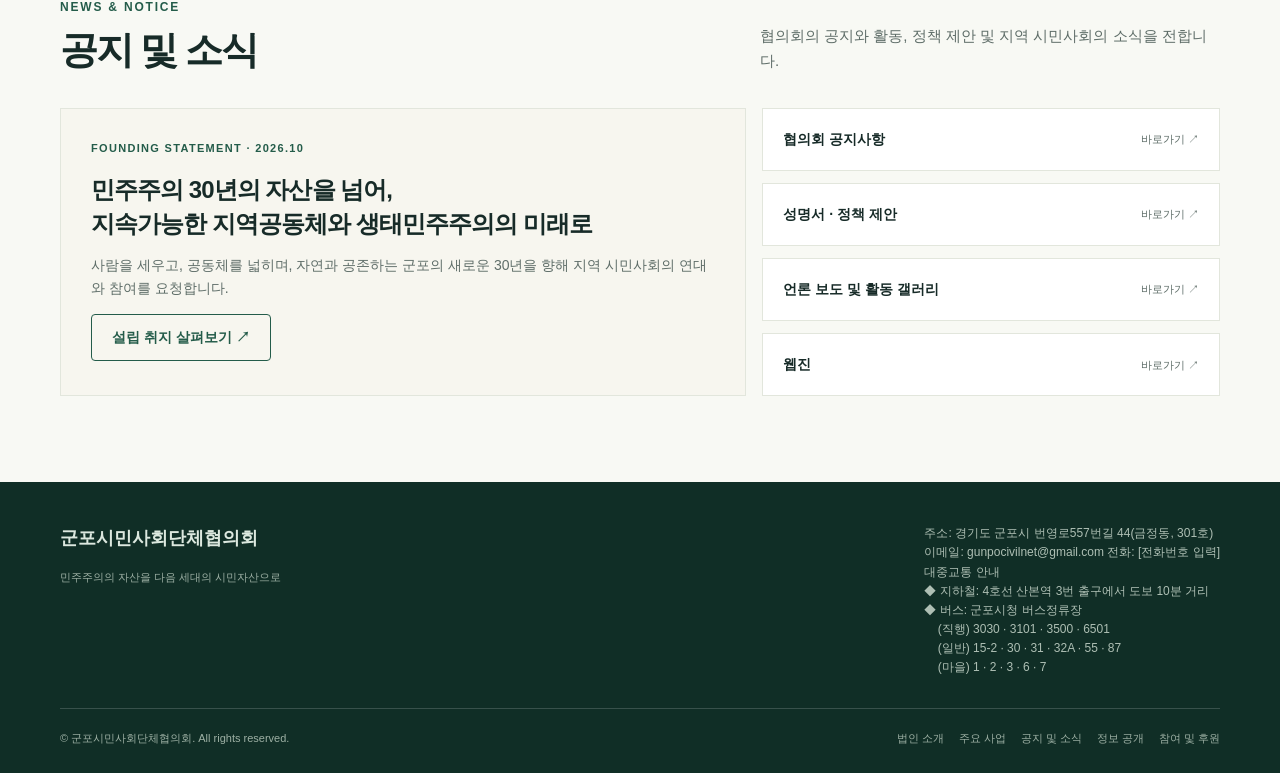
==== commit d3e84dbc: "Add files via upload" ====
--- a/index.html
+++ b/index.html
@@ -252,6 +252,7 @@
             <a href="notice.html">협의회 공지사항</a>
             <a href="statement.html">성명서 · 정책 제안</a>
             <a href="gallery.html">언론 보도 및 활동 갤러리</a>
+            <a href="webzine.html">웹진</a>
           </div>
         </div>
 
@@ -264,7 +265,6 @@
           </div>
         </div>
 
-        <!-- '참여 및 후원' 메뉴를 드롭다운 구조로 수정하여 회원가입 서브메뉴 추가 -->
         <div class="nav-group">
           <span class="navitem">참여 및 후원 <span class="arrow">▼</span></span>
           <div class="dropdown">
@@ -273,7 +273,7 @@
           </div>
         </div>
       </nav>
-          </div>
+    </div>
   </header>
 
   <main id="home">
@@ -405,6 +405,7 @@
             <a class="news-item" href="notice.html"><strong>협의회 공지사항</strong><span>바로가기 ↗</span></a>
             <a class="news-item" href="statement.html"><strong>성명서 · 정책 제안</strong><span>바로가기 ↗</span></a>
             <a class="news-item" href="gallery.html"><strong>언론 보도 및 활동 갤러리</strong><span>바로가기 ↗</span></a>
+            <a class="news-item" href="webzine.html"><strong>웹진</strong><span>바로가기 ↗</span></a>
           </div>
         </div>
       </div>
@@ -454,16 +455,13 @@
       
       if (dropdown && item) {
         item.addEventListener('click', (e) => {
-          // 모바일 화면(740px 이하)에서 서브메뉴가 있는 항목을 클릭했을 때
           if (window.innerWidth <= 740) {
             e.preventDefault();
-            // 다른 열려있는 메뉴 닫기
             navGroups.forEach(otherGroup => {
               if (otherGroup !== group) {
                 otherGroup.classList.remove('open');
               }
             });
-            // 현재 메뉴 토글
             group.classList.toggle('open');
           }
         });
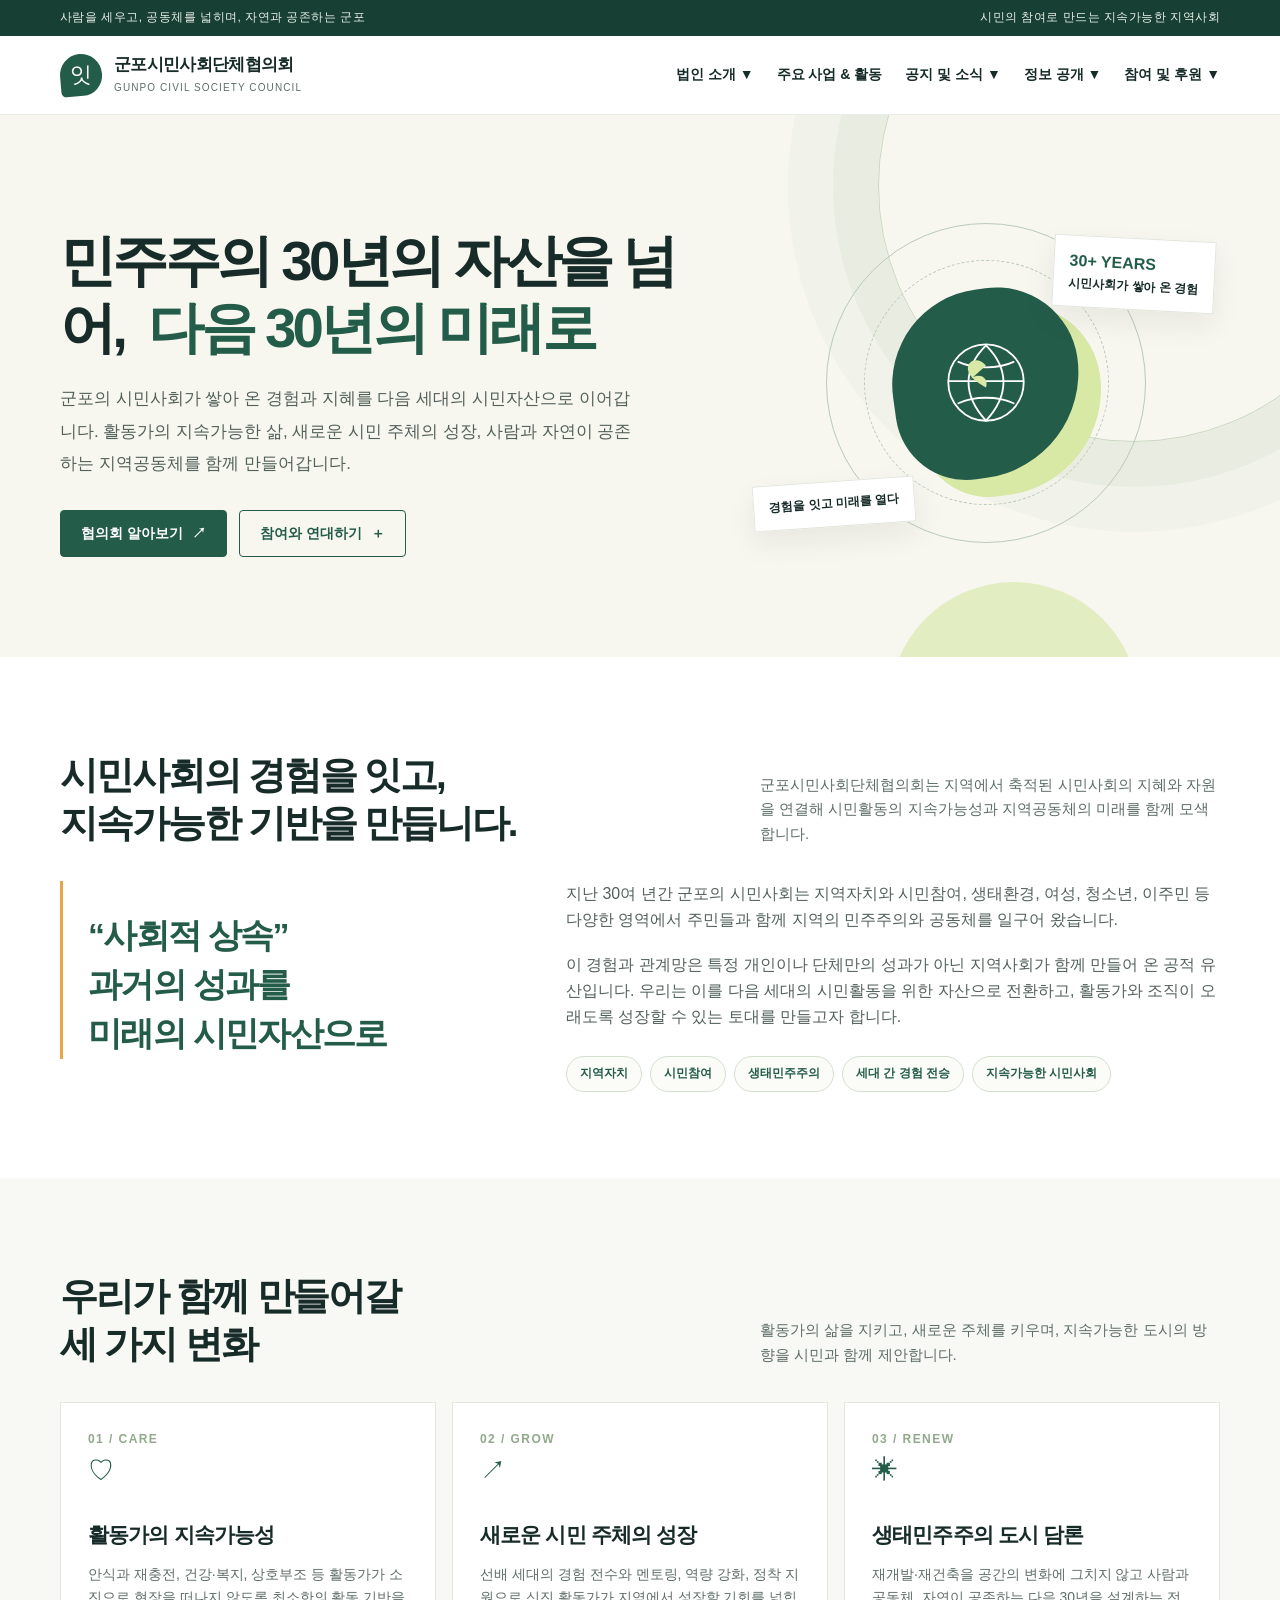
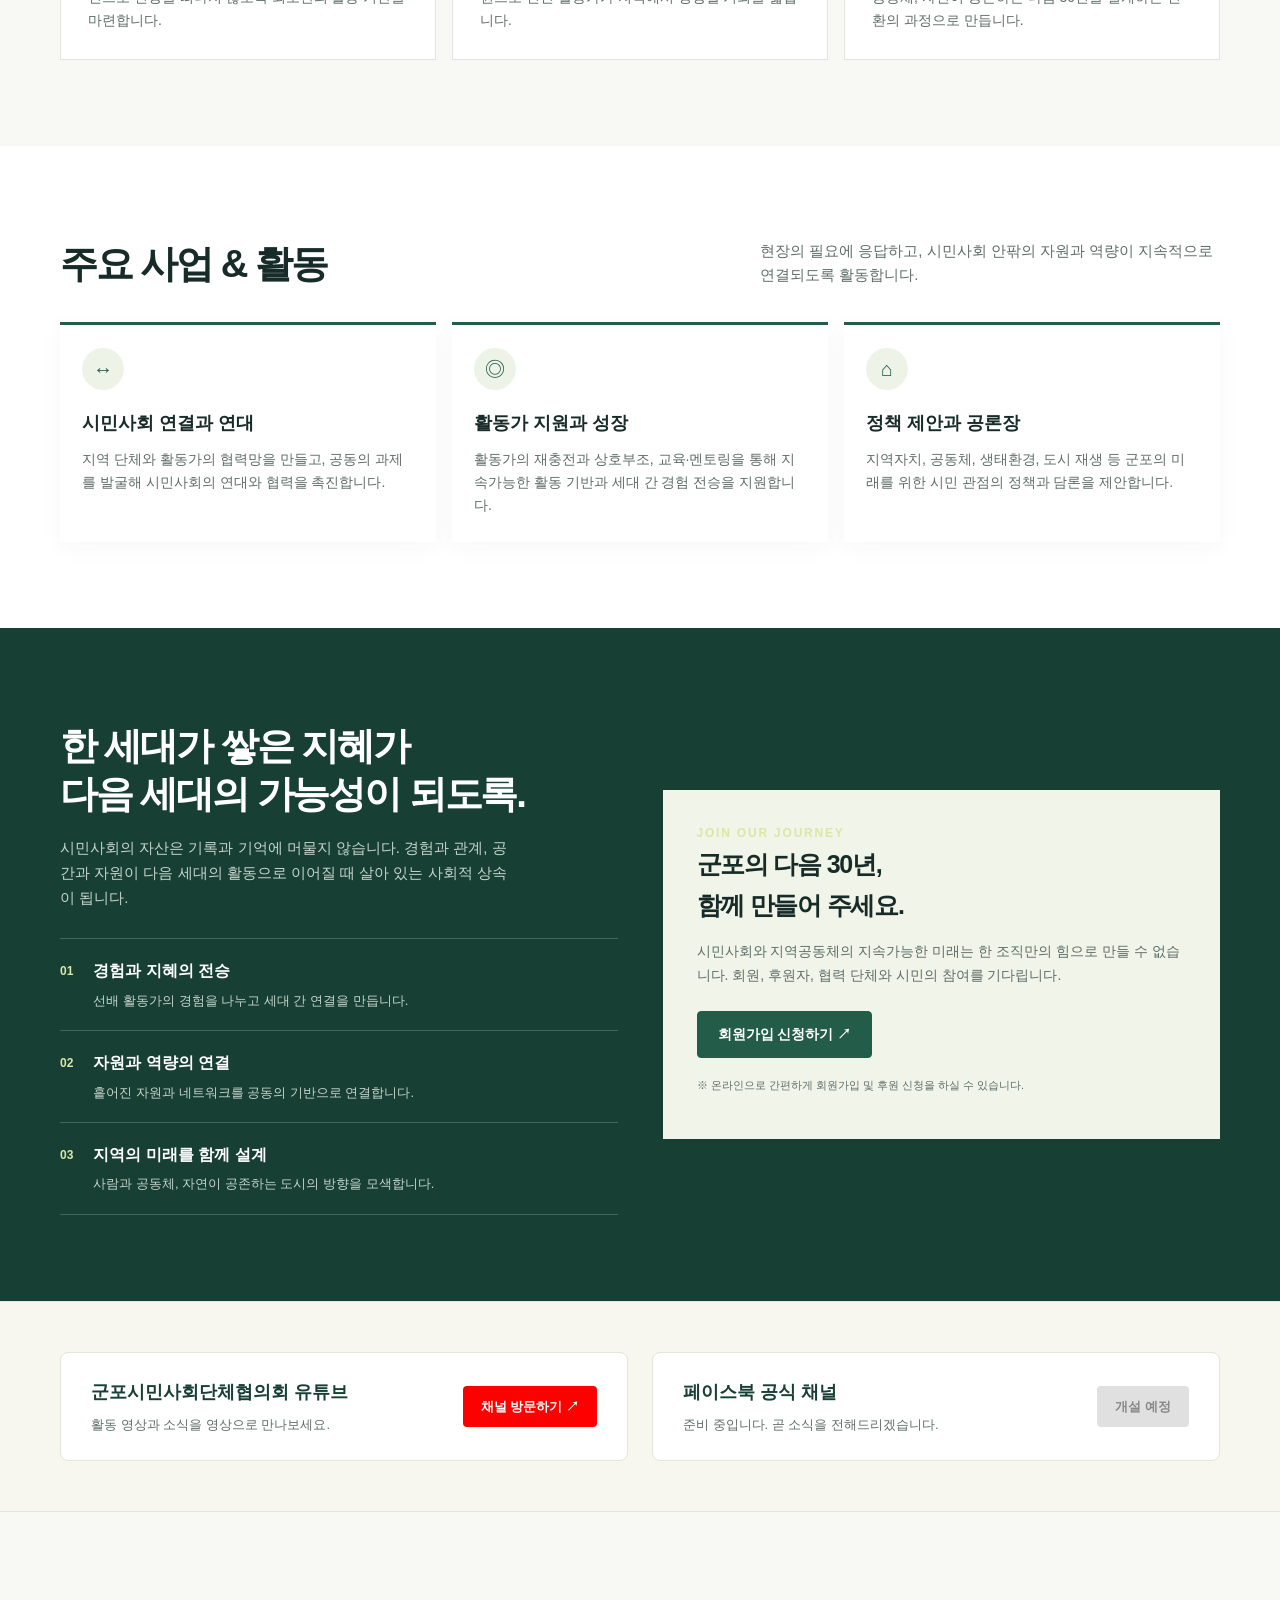
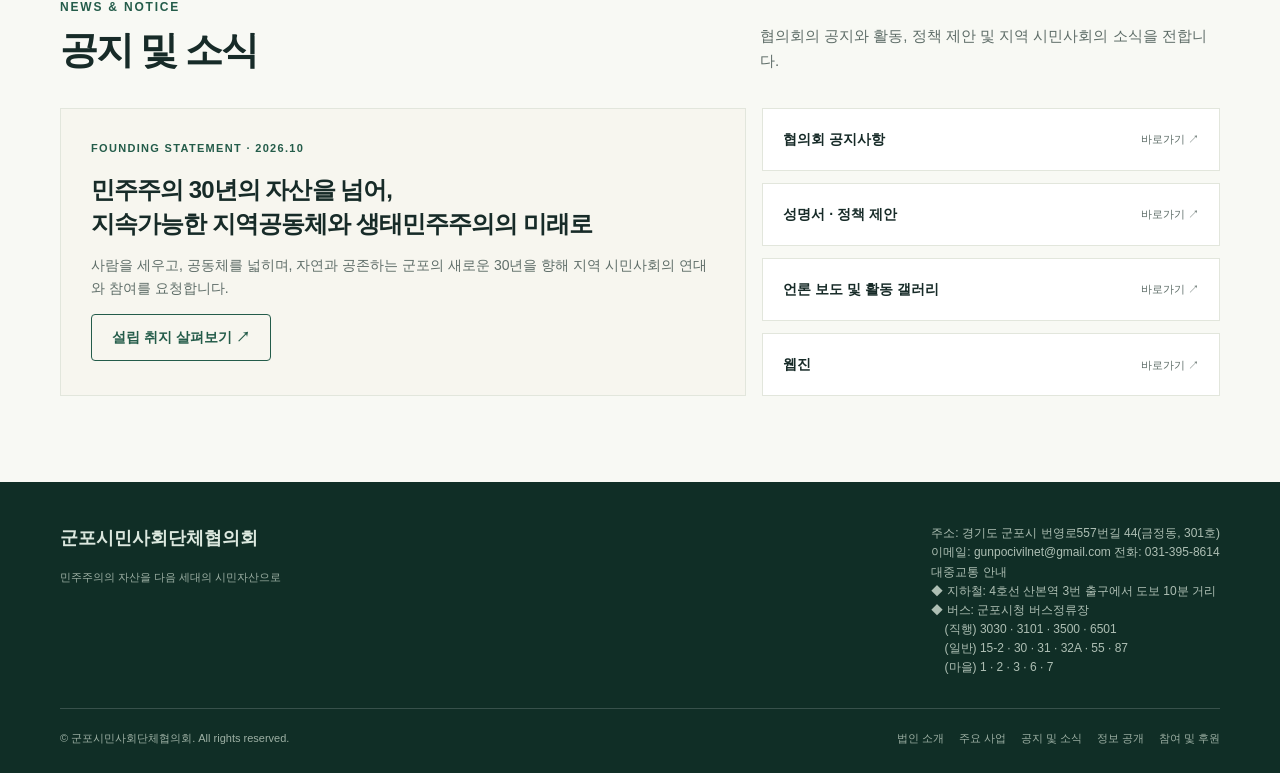
==== commit f573295e: "Add files via upload" ====
--- a/index.html
+++ b/index.html
@@ -416,7 +416,7 @@
     <div class="wrap">
       <div class="footer-top">
         <div><div class="footer-brand">군포시민사회단체협의회</div><div class="notice">민주주의의 자산을 다음 세대의 시민자산으로</div></div>
-        <div class="footer-copy">주소: 경기도 군포시 번영로557번길 44(금정동, 301호)<br>이메일: gunpocivilnet@gmail.com 전화: [전화번호 입력]<br>대중교통 안내<br>
+        <div class="footer-copy">주소: 경기도 군포시 번영로557번길 44(금정동, 301호)<br>이메일: gunpocivilnet@gmail.com 전화: 031-395-8614<br>대중교통 안내<br>
       ◆ 지하철: 4호선 산본역 3번 출구에서 도보 10분 거리<br>
       ◆ 버스: 군포시청 버스정류장<br>
       &nbsp;&nbsp;&nbsp;&nbsp;(직행) 3030 · 3101 · 3500 · 6501<br>
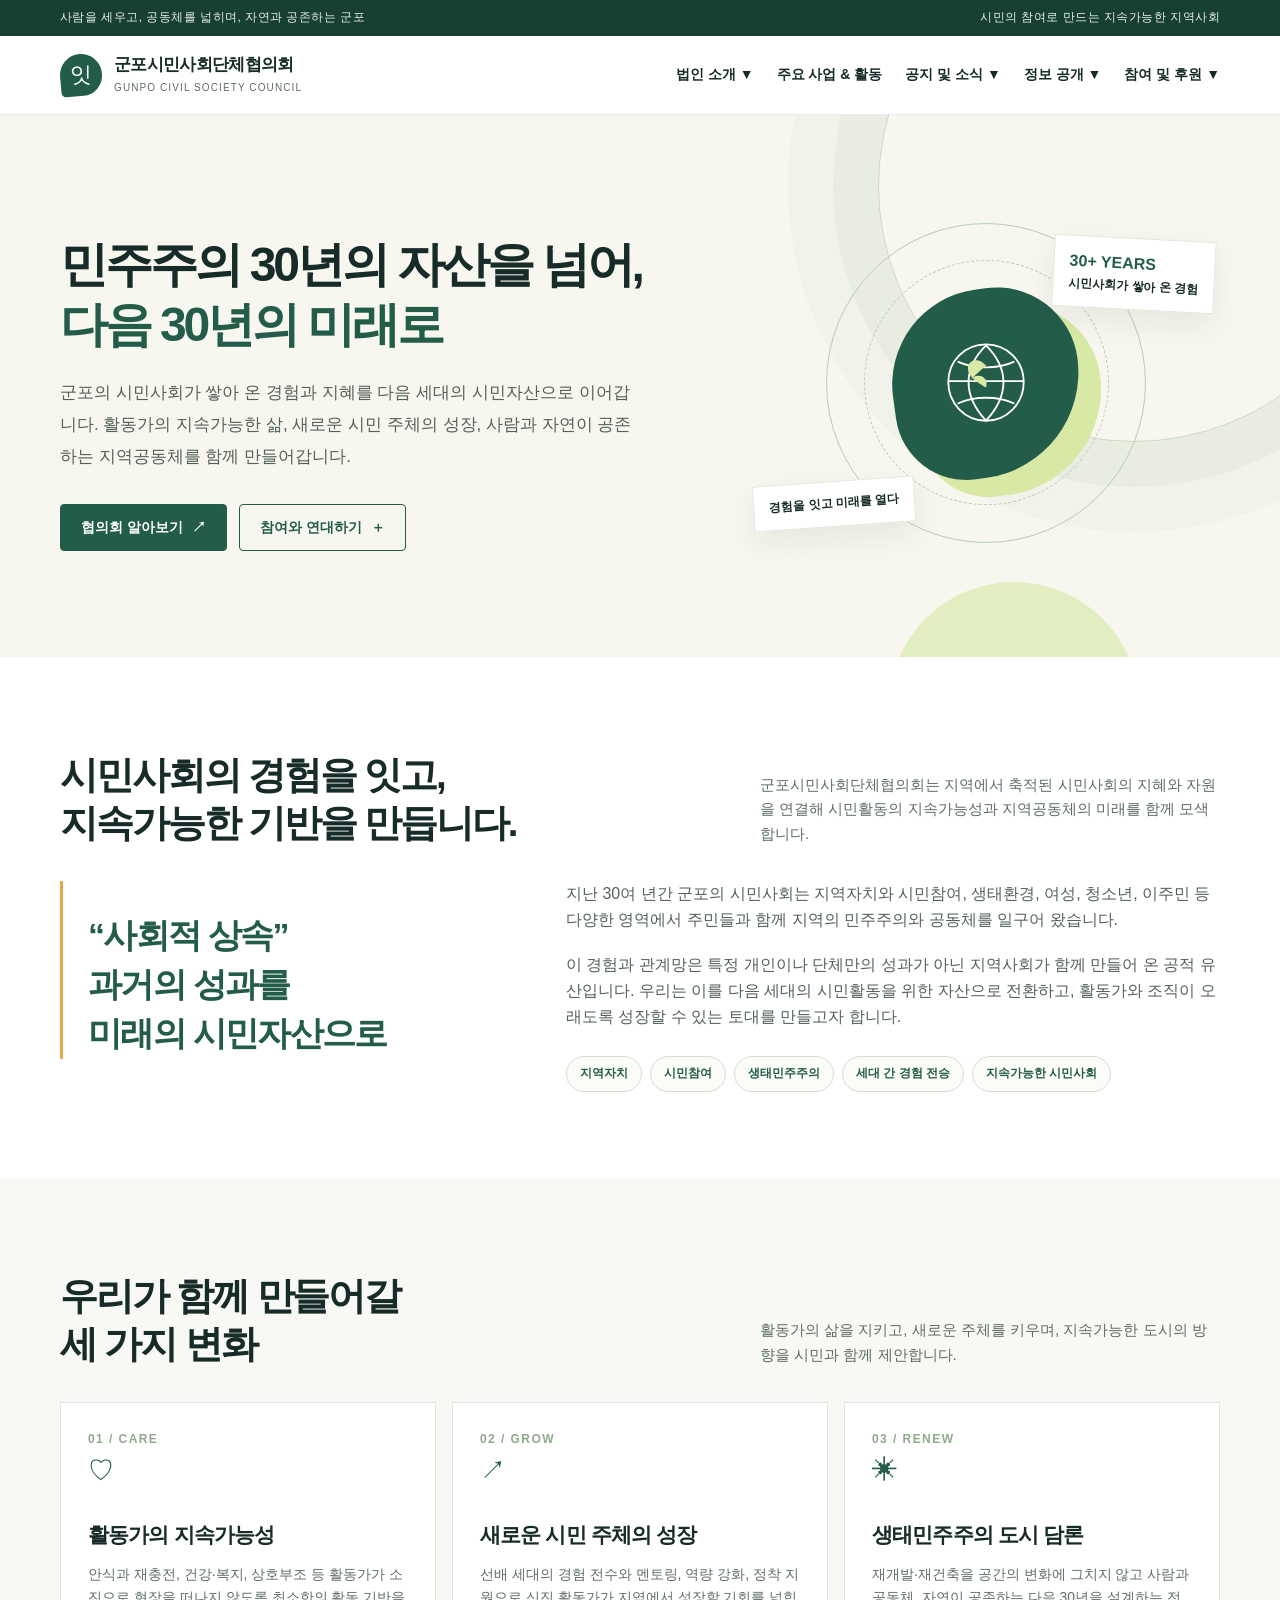
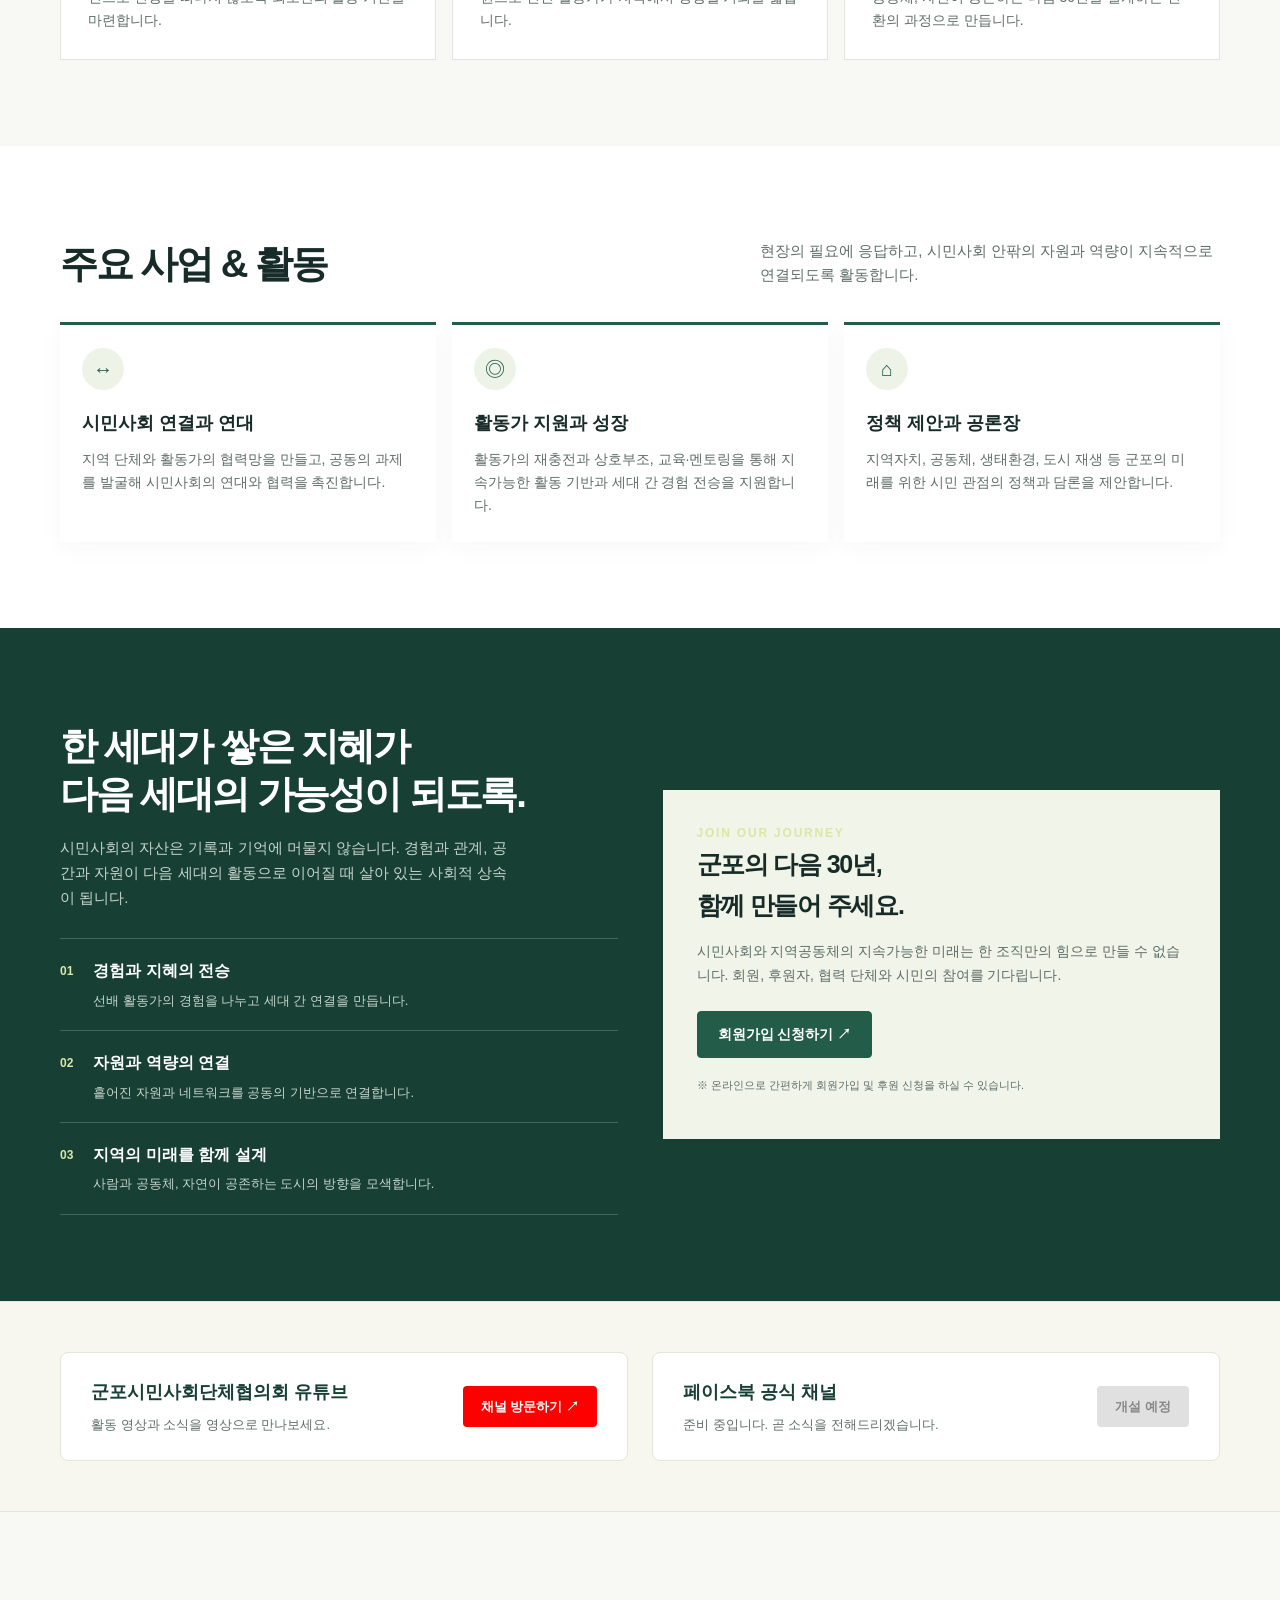
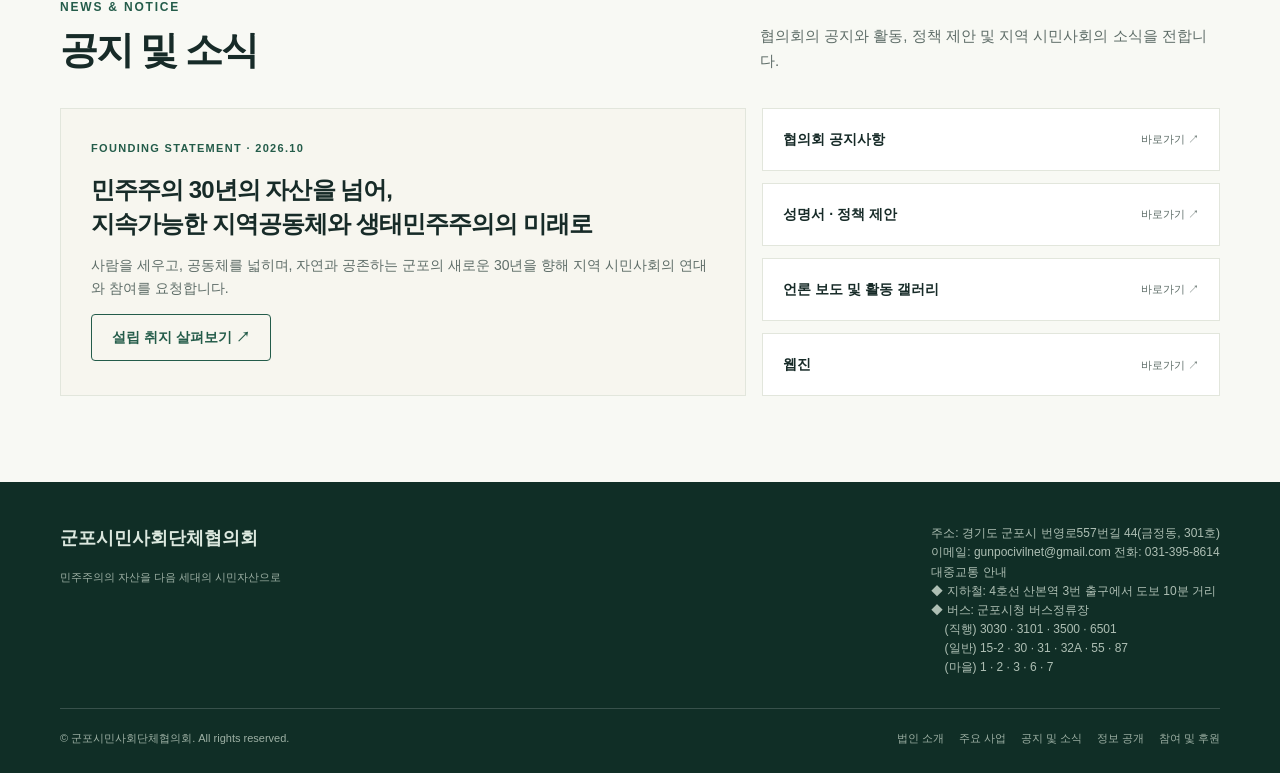
==== commit 772ef9f5: "Add files via upload" ====
--- a/index.html
+++ b/index.html
@@ -280,7 +280,10 @@
     <section class="hero">
       <div class="wrap hero-inner">
         <div>
-          <h1>민주주의 30년의 자산을 넘어,&nbsp;&nbsp;<em>다음 30년의 미래로</em></h1>
+          <h1 style="font-size: clamp(28px, 4.2vw, 48px); line-height: 1.25; word-break: keep-all;">
+  <span style="white-space: nowrap;">민주주의 30년의 자산을 넘어,</span><br>
+  <em>다음 30년의 미래로</em>
+</h1>
           <p class="hero-copy">군포의 시민사회가 쌓아 온 경험과 지혜를 다음 세대의 시민자산으로 이어갑니다. 활동가의 지속가능한 삶, 새로운 시민 주체의 성장, 사람과 자연이 공존하는 지역공동체를 함께 만들어갑니다.</p>
           <div class="hero-actions">
             <a class="btn primary" href="#about">협의회 알아보기 <span>↗</span></a>
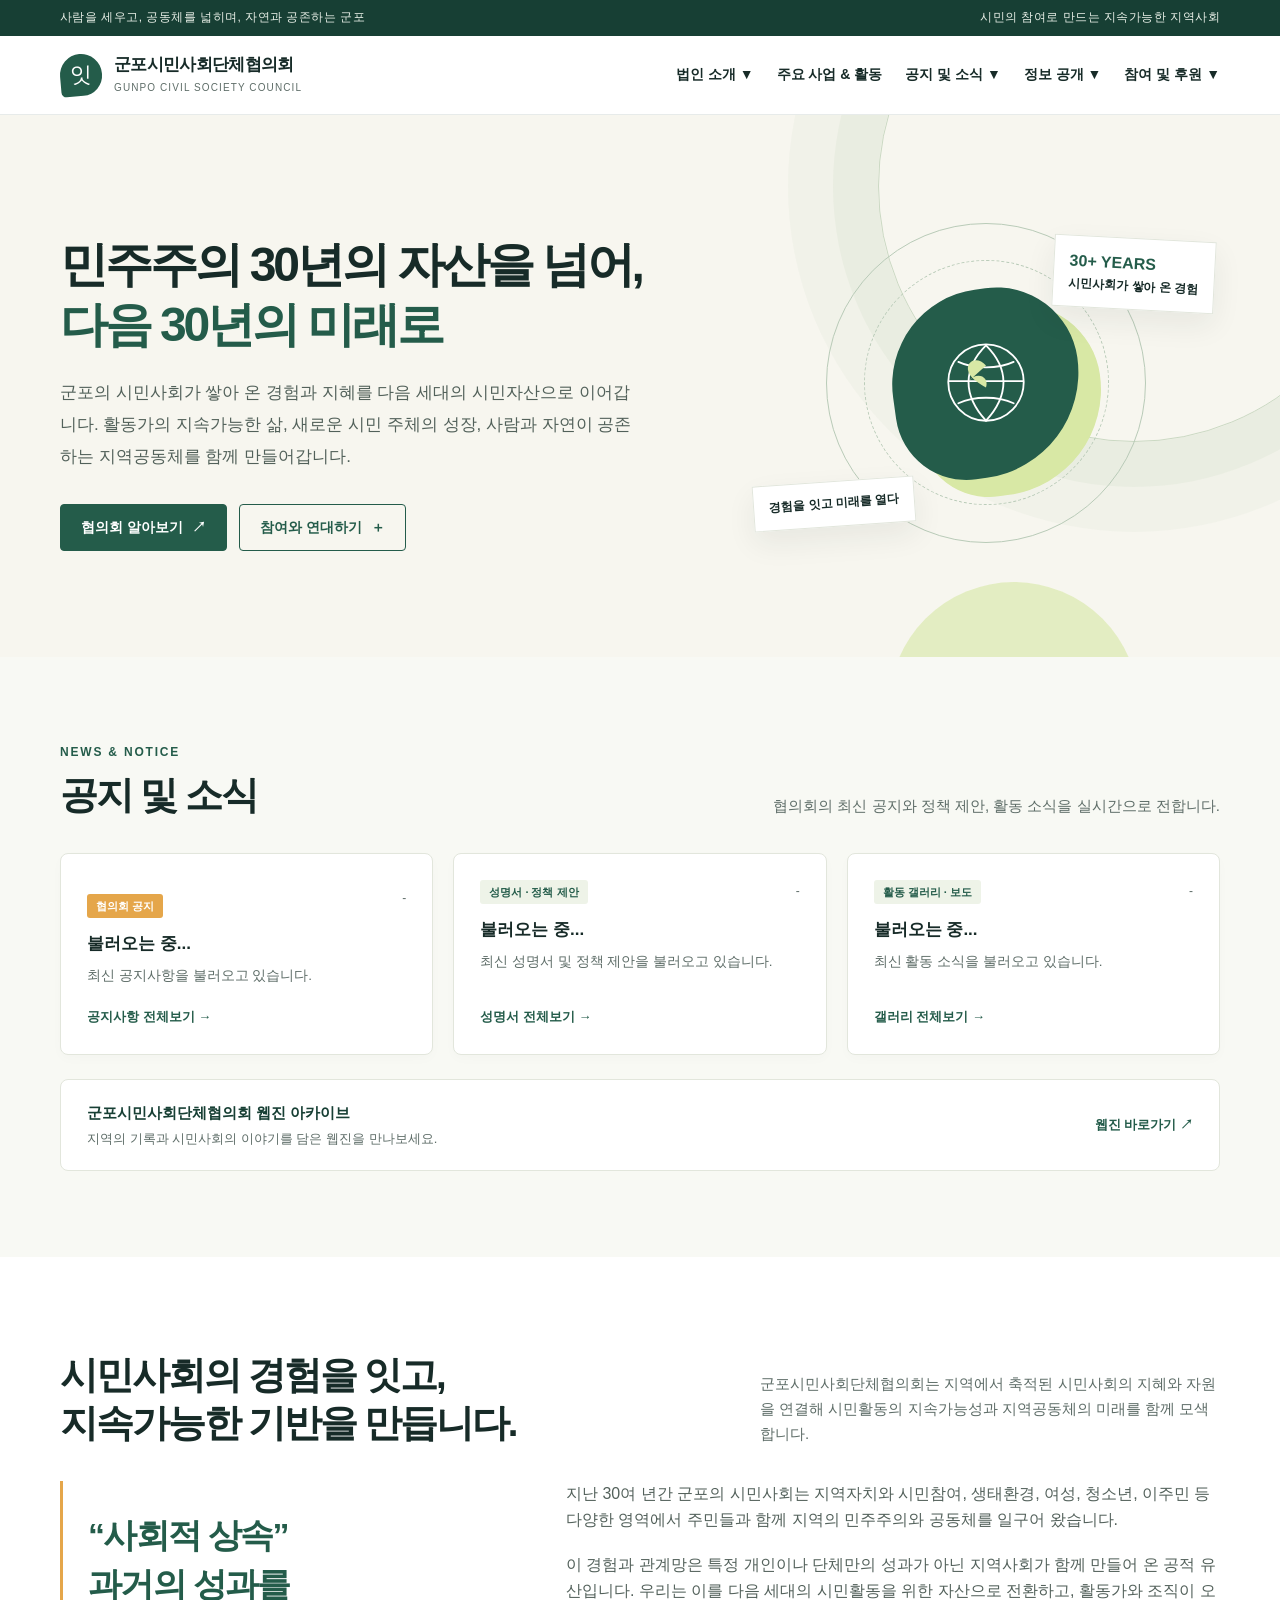
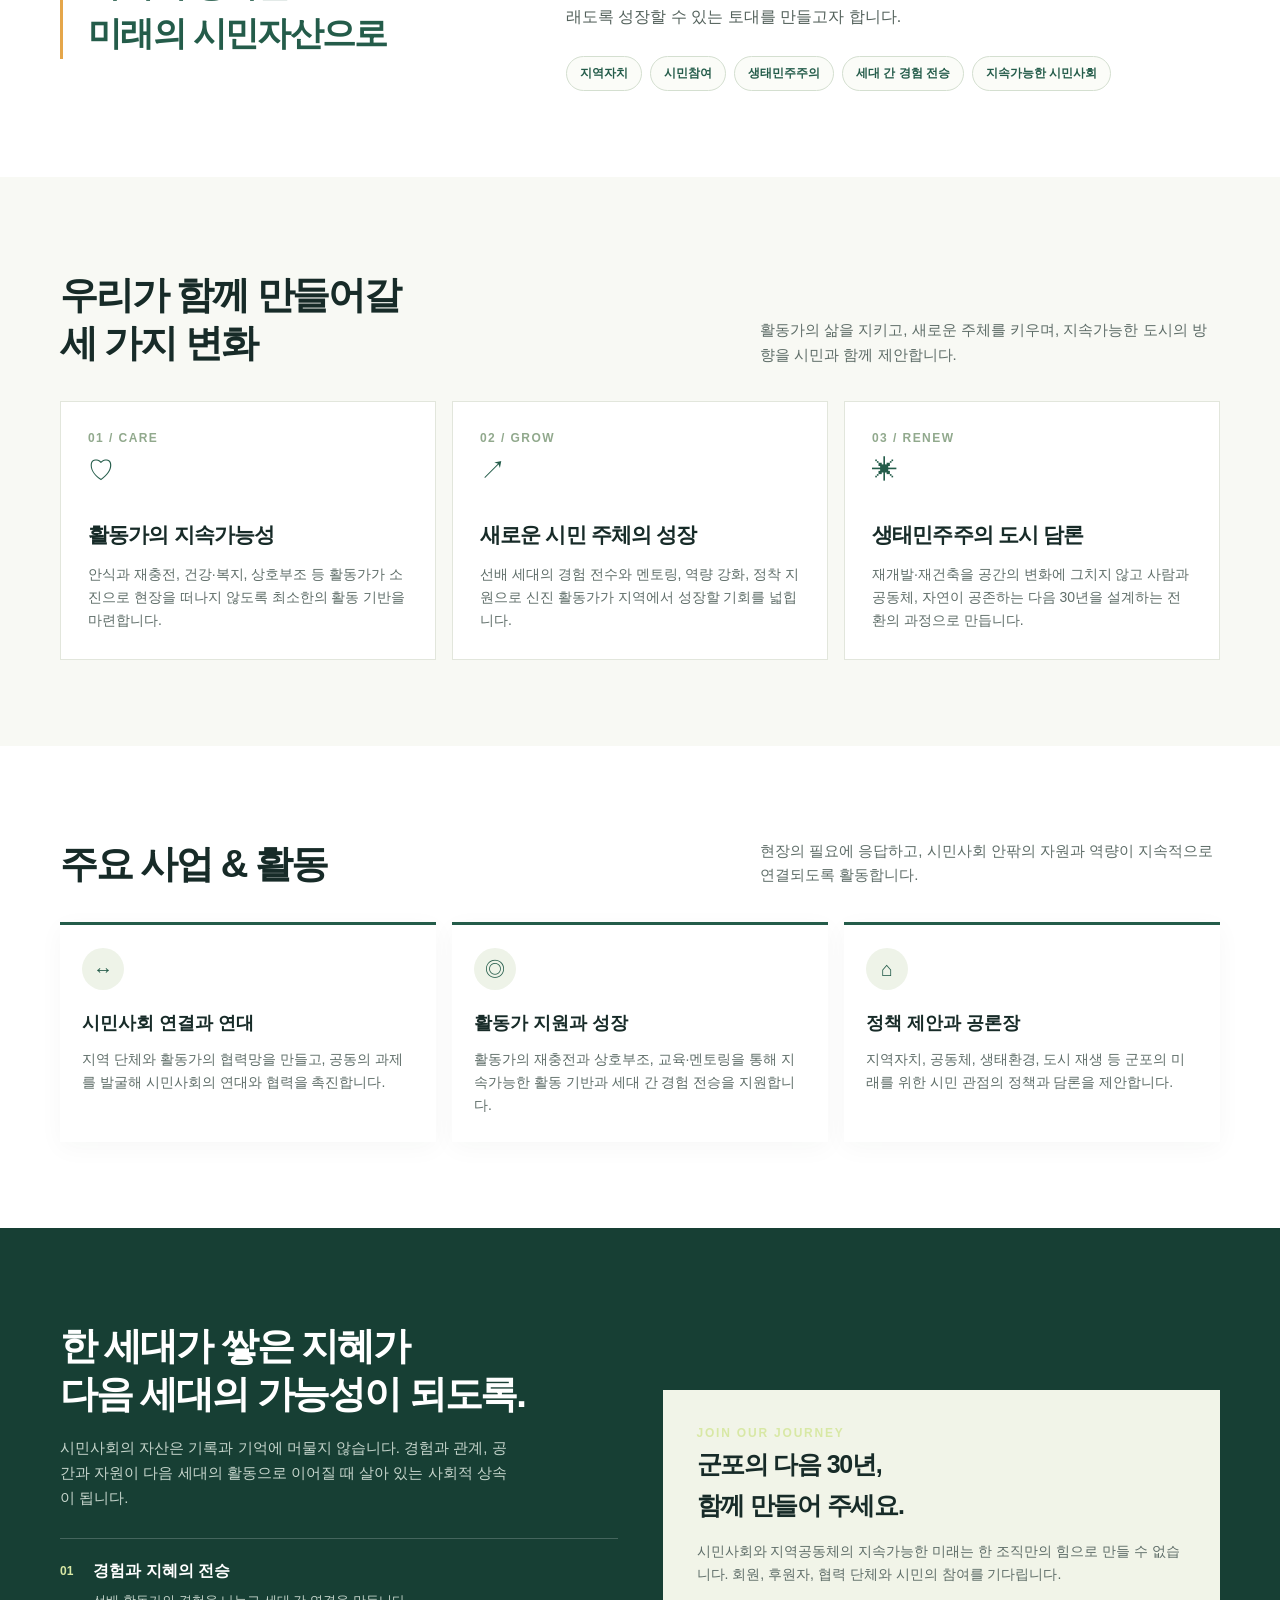
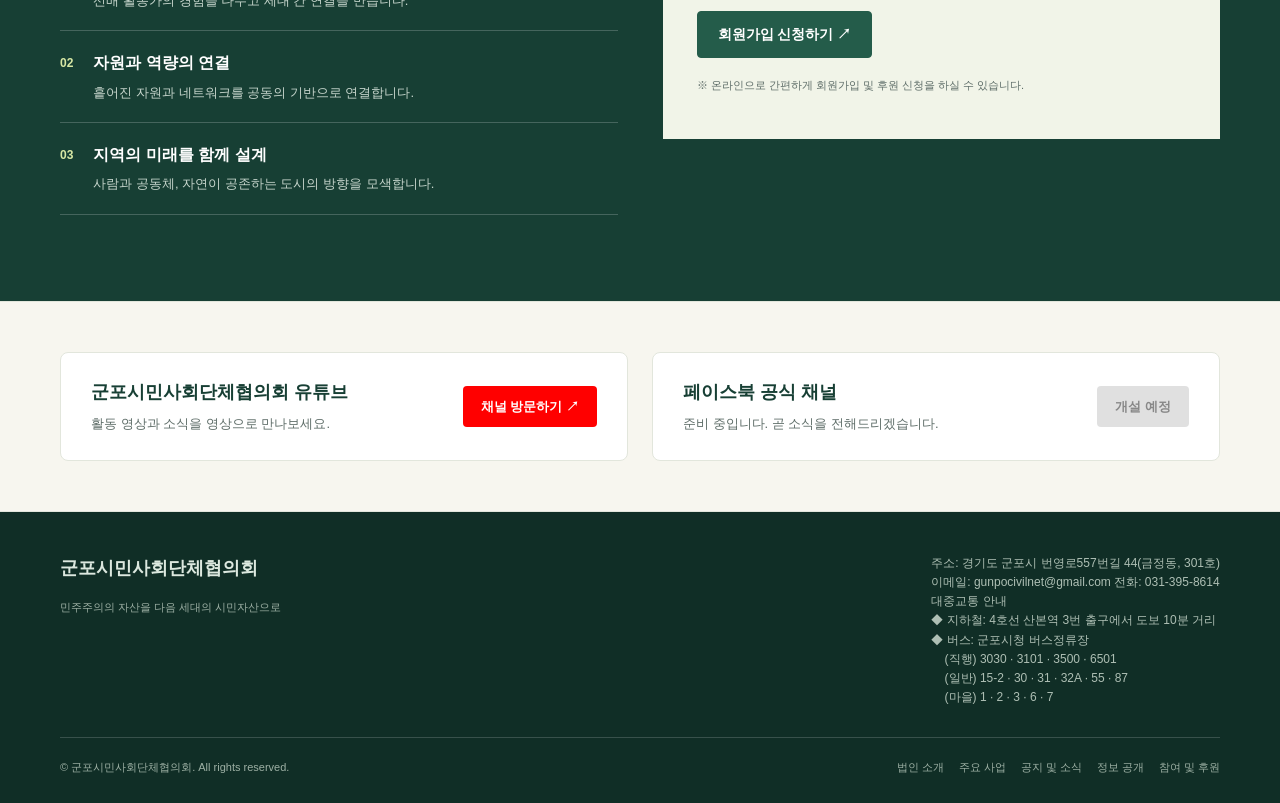
==== commit a1c3b60e: "Add files via upload" ====
--- a/index.html
+++ b/index.html
@@ -42,31 +42,13 @@
     .nav-group:hover .navitem::after, .navitem:hover::after, .navitem:focus-visible::after { width:100%; }
     
     .dropdown {
-      display: none;
-      position: absolute;
-      top: 100%;
-      left: 0;
-      background: #ffffff;
-      min-width: 190px;
-      box-shadow: 0 8px 20px rgba(0,0,0,0.08);
-      border: 1px solid var(--line);
-      border-radius: 4px;
-      padding: 8px 0;
-      z-index: 100;
+      display: none; position: absolute; top: 100%; left: 0; background: #ffffff;
+      min-width: 190px; box-shadow: 0 8px 20px rgba(0,0,0,0.08); border: 1px solid var(--line);
+      border-radius: 4px; padding: 8px 0; z-index: 100;
     }
     .nav-group:hover .dropdown { display: block; }
-    .dropdown a {
-      display: block;
-      padding: 10px 18px;
-      font-size: 13px;
-      font-weight: 600;
-      color: var(--ink);
-      transition: background 0.2s, color 0.2s;
-    }
-    .dropdown a:hover {
-      background: var(--cream);
-      color: var(--green);
-    }
+    .dropdown a { display: block; padding: 10px 18px; font-size: 13px; font-weight: 600; color: var(--ink); transition: background 0.2s, color 0.2s; }
+    .dropdown a:hover { background: var(--cream); color: var(--green); }
 
     .nav-cta { padding:11px 17px; border-radius:4px; background:var(--green); color:white; font-size:13px; font-weight:700; white-space:nowrap; }
     .menu-toggle { display:none; border:1px solid var(--line); background:white; padding:8px 11px; border-radius:5px; cursor: pointer; }
@@ -150,16 +132,30 @@
     .sns-btn.facebook { background: #1877f2; color: white; }
     .sns-btn.disabled { background: #e0e0e0; color: #888; cursor: not-allowed; }
 
-    .news-grid { display:grid; grid-template-columns:1.2fr .8fr; gap:16px; }
-    .news-feature { padding:30px; background:var(--cream); border:1px solid var(--line); }
-    .news-feature .tag { color:var(--green); font-size:11px; font-weight:800; letter-spacing:.12em; }
-    .news-feature h3 { margin:16px 0 12px; font-size:24px; line-height:1.4; letter-spacing:-.04em; }
-    .news-feature p { color:var(--muted); font-size:14px; }
-    .news-side { display:grid; gap:12px; }
-    .news-item { display:flex; justify-content:space-between; gap:16px; align-items:center; padding:19px 20px; border:1px solid var(--line); background: white; transition: border-color .2s; }
-    .news-item:hover { border-color: var(--green); }
-    .news-item strong { font-size:14px; }
-    .news-item span { color:var(--muted); font-size:11px; white-space:nowrap; }
+    /* 동적 3열 뉴스 카드 & 썸네일 스타일 */
+    .dynamic-news-grid { display: grid; grid-template-columns: repeat(3, 1fr); gap: 20px; margin-bottom: 24px; }
+    .news-card { background: white; border-radius: 8px; border: 1px solid var(--line); display: flex; flex-direction: column; justify-content: space-between; overflow: hidden; box-shadow: 0 4px 12px rgba(0,0,0,0.02); transition: transform 0.2s, border-color 0.2s; }
+    .news-card:hover { transform: translateY(-3px); border-color: var(--green); }
+    
+    /* 썸네일 영역 추가 */
+    .news-thumb { width: 100%; height: 160px; background: var(--cream); overflow: hidden; display: none; border-bottom: 1px solid var(--line); }
+    .news-thumb img { width: 100%; height: 100%; object-fit: cover; }
+
+    .news-content-wrap { padding: 26px; display: flex; flex-direction: column; flex-grow: 1; justify-content: space-between; }
+    .news-card-head { display: flex; justify-content: space-between; align-items: center; margin-bottom: 14px; }
+    .news-badge { padding: 3px 9px; border-radius: 3px; font-size: 11px; font-weight: 700; }
+    .news-badge.notice { background: var(--accent); color: white; }
+    .news-badge.cat { background: #eef3e8; color: var(--green); }
+    .news-date { font-size: 12px; color: var(--muted); }
+    .news-card h3 { font-size: 17px; margin: 0 0 10px; font-weight: 700; line-height: 1.4; color: var(--ink); display: -webkit-box; -webkit-line-clamp: 2; -webkit-box-orient: vertical; overflow: hidden; }
+    .news-card p { font-size: 13.5px; color: var(--muted); line-height: 1.55; margin: 0 0 20px; display: -webkit-box; -webkit-line-clamp: 2; -webkit-box-orient: vertical; overflow: hidden; }
+    .news-more { font-size: 13px; font-weight: 700; color: var(--green); display: inline-flex; align-items: center; gap: 4px; }
+    .news-more:hover { text-decoration: underline; }
+
+    .webzine-banner { display: flex; justify-content: space-between; align-items: center; gap: 20px; padding: 20px 26px; background: white; border: 1px solid var(--line); border-radius: 8px; transition: border-color .2s; }
+    .webzine-banner:hover { border-color: var(--green); }
+    .webzine-banner strong { font-size: 15px; color: var(--green-dark); }
+    .webzine-banner span { font-size: 13px; font-weight: 700; color: var(--green); white-space: nowrap; }
 
     footer { background:#102e26; color:#dce8df; padding:42px 0 26px; }
     .footer-top { display:flex; justify-content:space-between; gap:30px; padding-bottom:30px; border-bottom:1px solid rgba(255,255,255,.17); }
@@ -179,9 +175,9 @@
       .hero-art { transform:scale(.88); }
       .purpose { gap:35px; }
       .sns-grid { grid-template-columns: 1fr; }
+      .dynamic-news-grid { grid-template-columns: 1fr; }
     }
 
-    /* 모바일 반응형 스타일 수정 */
     @media (max-width: 740px) {
       .wrap { width:min(100% - 32px, var(--max)); }
       .topline .wrap { font-size:10px; }
@@ -199,7 +195,6 @@
       .navitem .arrow { font-size: 10px; transition: transform 0.2s; }
       .nav-group.open .navitem .arrow { transform: rotate(180deg); }
       
-      /* 모바일에서는 hover 동작 제거 및 open 클래스로 열림 제어 */
       .nav-group:hover .dropdown { display: none; }
       .dropdown { position: static; box-shadow: none; border: none; background: #f8f9f4; padding: 4px 0 8px 15px; width: 100%; border-radius: 0; }
       .nav-group.open .dropdown { display: block; }
@@ -213,11 +208,12 @@
       .vision-grid, .activities { grid-template-columns:1fr; }
       .vision-card { min-height:0; }
       .vision-card h3 { margin-top:15px; }
-      .purpose, .social-grid, .news-grid { grid-template-columns:1fr; gap:28px; }
+      .purpose, .social-grid { grid-template-columns:1fr; gap:28px; }
       .purpose-quote { padding-top:0; }
       .footer-top, .footer-bottom { flex-direction:column; }
       .sns-card { flex-direction: column; align-items: flex-start; }
       .sns-btn { width: 100%; justify-content: center; }
+      .webzine-banner { flex-direction: column; align-items: flex-start; }
     }
   </style>
 </head>
@@ -281,9 +277,9 @@
       <div class="wrap hero-inner">
         <div>
           <h1 style="font-size: clamp(28px, 4.2vw, 48px); line-height: 1.25; word-break: keep-all;">
-  <span style="white-space: nowrap;">민주주의 30년의 자산을 넘어,</span><br>
-  <em>다음 30년의 미래로</em>
-</h1>
+            <span style="white-space: nowrap;">민주주의 30년의 자산을 넘어,</span><br>
+            <em>다음 30년의 미래로</em>
+          </h1>
           <p class="hero-copy">군포의 시민사회가 쌓아 온 경험과 지혜를 다음 세대의 시민자산으로 이어갑니다. 활동가의 지속가능한 삶, 새로운 시민 주체의 성장, 사람과 자연이 공존하는 지역공동체를 함께 만들어갑니다.</p>
           <div class="hero-actions">
             <a class="btn primary" href="#about">협의회 알아보기 <span>↗</span></a>
@@ -305,6 +301,82 @@
       </div>
     </section>
 
+    <!-- 동적 3열 공지 및 소식 섹션 (이미지 썸네일 지원) -->
+    <section class="section soft" id="news">
+      <div class="wrap">
+        <div class="section-head">
+          <div><div class="section-kicker">NEWS &amp; NOTICE</div><h2>공지 및 소식</h2></div>
+          <p class="section-intro">협의회의 최신 공지와 정책 제안, 활동 소식을 실시간으로 전합니다.</p>
+        </div>
+
+        <div class="dynamic-news-grid">
+          <!-- 1열: 최신 공지사항 -->
+          <article class="news-card">
+            <div id="latest-notice-thumb" class="news-thumb">
+              <img id="latest-notice-img" src="" alt="공지사항 이미지">
+            </div>
+            <div class="news-content-wrap">
+              <div>
+                <div class="news-card-head">
+                  <span class="news-badge notice">협의회 공지</span>
+                  <span id="latest-notice-date" class="news-date">-</span>
+                </div>
+                <h3 id="latest-notice-title">불러오는 중...</h3>
+                <p id="latest-notice-preview">최신 공지사항을 불러오고 있습니다.</p>
+              </div>
+              <a class="news-more" href="notice.html">공지사항 전체보기 →</a>
+            </div>
+          </article>
+
+          <!-- 2열: 최신 성명서 · 정책 제안 -->
+          <article class="news-card">
+            <div id="latest-statement-thumb" class="news-thumb">
+              <img id="latest-statement-img" src="" alt="성명서 이미지">
+            </div>
+            <div class="news-content-wrap">
+              <div>
+                <div class="news-card-head">
+                  <span class="news-badge cat">성명서 · 정책 제안</span>
+                  <span id="latest-statement-date" class="news-date">-</span>
+                </div>
+                <h3 id="latest-statement-title">불러오는 중...</h3>
+                <p id="latest-statement-preview">최신 성명서 및 정책 제안을 불러오고 있습니다.</p>
+              </div>
+              <a class="news-more" href="statement.html">성명서 전체보기 →</a>
+            </div>
+          </article>
+
+          <!-- 3열: 최신 언론 보도 및 활동 갤러리 -->
+          <article class="news-card">
+            <div id="latest-gallery-thumb" class="news-thumb">
+              <img id="latest-gallery-img" src="" alt="갤러리 이미지">
+            </div>
+            <div class="news-content-wrap">
+              <div>
+                <div class="news-card-head">
+                  <span class="news-badge cat">활동 갤러리 · 보도</span>
+                  <span id="latest-gallery-date" class="news-date">-</span>
+                </div>
+                <h3 id="latest-gallery-title">불러오는 중...</h3>
+                <p id="latest-gallery-preview">최신 활동 소식을 불러오고 있습니다.</p>
+              </div>
+              <a class="news-more" href="gallery.html">갤러리 전체보기 →</a>
+            </div>
+          </article>
+        </div>
+
+        <!-- 하단 웹진 바로가기 배너 -->
+        <a class="webzine-banner" href="webzine.html">
+          <div>
+            <strong>군포시민사회단체협의회 웹진 아카이브</strong>
+            <span style="display:block; font-weight:normal; color:var(--muted); font-size:13px; margin-top:2px;">지역의 기록과 시민사회의 이야기를 담은 웹진을 만나보세요.</span>
+          </div>
+          <span>웹진 바로가기 ↗</span>
+        </a>
+      </div>
+    </section>
+
+    <!-- "시민사회의 경험을 잇고..." 소개 섹션 -->
     <section class="section" id="about">
       <div class="wrap">
         <div class="section-head">
@@ -387,29 +459,6 @@
             <p>준비 중입니다. 곧 소식을 전해드리겠습니다.</p>
           </div>
           <span class="sns-btn disabled">개설 예정</span>
-        </div>
-      </div>
-    </section>
-
-    <section class="section soft" id="news">
-      <div class="wrap">
-        <div class="section-head">
-          <div><div class="section-kicker">NEWS &amp; NOTICE</div><h2>공지 및 소식</h2></div>
-          <p class="section-intro">협의회의 공지와 활동, 정책 제안 및 지역 시민사회의 소식을 전합니다.</p>
-        </div>
-        <div class="news-grid">
-          <article class="news-feature">
-            <div class="tag">FOUNDING STATEMENT · 2026.10</div>
-            <h3>민주주의 30년의 자산을 넘어,<br>지속가능한 지역공동체와 생태민주주의의 미래로</h3>
-            <p>사람을 세우고, 공동체를 넓히며, 자연과 공존하는 군포의 새로운 30년을 향해 지역 시민사회의 연대와 참여를 요청합니다.</p>
-            <a class="btn secondary" href="#about">설립 취지 살펴보기 ↗</a>
-          </article>
-          <div class="news-side">
-            <a class="news-item" href="notice.html"><strong>협의회 공지사항</strong><span>바로가기 ↗</span></a>
-            <a class="news-item" href="statement.html"><strong>성명서 · 정책 제안</strong><span>바로가기 ↗</span></a>
-            <a class="news-item" href="gallery.html"><strong>언론 보도 및 활동 갤러리</strong><span>바로가기 ↗</span></a>
-            <a class="news-item" href="webzine.html"><strong>웹진</strong><span>바로가기 ↗</span></a>
-          </div>
         </div>
       </div>
     </section>
@@ -440,7 +489,6 @@
   </footer>
 
   <script>
-    // 모바일 전체 메뉴 토글
     const toggle = document.querySelector('.menu-toggle');
     const nav = document.querySelector('#main-nav');
     
@@ -449,21 +497,16 @@
       toggle.setAttribute('aria-expanded', String(opened));
     });
 
-    // 모바일 아코디언 서브메뉴 토글 로직
     const navGroups = document.querySelectorAll('.nav-group');
-    
     navGroups.forEach(group => {
       const item = group.querySelector('.navitem');
       const dropdown = group.querySelector('.dropdown');
-      
       if (dropdown && item) {
         item.addEventListener('click', (e) => {
           if (window.innerWidth <= 740) {
             e.preventDefault();
             navGroups.forEach(otherGroup => {
-              if (otherGroup !== group) {
-                otherGroup.classList.remove('open');
-              }
+              if (otherGroup !== group) otherGroup.classList.remove('open');
             });
             group.classList.toggle('open');
           }
@@ -471,7 +514,6 @@
       }
     });
 
-    // 링크 클릭 시 메뉴 닫기
     nav.querySelectorAll('.dropdown a, a.navitem').forEach(link => {
       link.addEventListener('click', () => {
         nav.classList.remove('open');
@@ -479,5 +521,97 @@
       });
     });
   </script>
+
+  <!-- Firebase v9 Web SDK 연동 (이미지 썸네일 자동 바인딩 포함) -->
+  <script type="module">
+    import { initializeApp } from "https://www.gstatic.com/firebasejs/10.8.0/firebase-app.js";
+    import { getFirestore, collection, getDocs, query, orderBy, limit } from "https://www.gstatic.com/firebasejs/10.8.0/firebase-firestore.js";
+
+    const firebaseConfig = {
+      apiKey: "AIzaSyC46ebJn5gQPBBz_NCjVqtGvWv9CKA7Dac",
+      authDomain: "gunpocivilnet-db4c0.firebaseapp.com",
+      projectId: "gunpocivilnet-db4c0",
+      storageBucket: "gunpocivilnet-db4c0.firebasestorage.app",
+      messagingSenderId: "182564753780",
+      appId: "1:182564753780:web:e6c6616ef99296fe4edc21"
+    };
+
+    const app = initializeApp(firebaseConfig);
+    const db = getFirestore(app);
+
+    function stripHtml(html) {
+      const temp = document.createElement('div');
+      temp.innerHTML = html || '';
+      return temp.textContent || temp.innerText || '';
+    }
+
+    async function loadHomeLatestPosts() {
+      // 1. 공지사항 (notices)
+      try {
+        const noticeSnap = await getDocs(query(collection(db, "notices"), orderBy("createdAt", "desc"), limit(1)));
+        if (!noticeSnap.empty) {
+          const data = noticeSnap.docs[0].data();
+          document.getElementById('latest-notice-title').textContent = data.title;
+          document.getElementById('latest-notice-date').textContent = data.date || '';
+          document.getElementById('latest-notice-preview').textContent = stripHtml(data.content);
+          
+          // 이미지가 있는 경우에만 썸네일 노출
+          if (data.imgUrl) {
+            document.getElementById('latest-notice-img').src = data.imgUrl;
+            document.getElementById('latest-notice-thumb').style.display = 'block';
+          }
+        } else {
+          document.getElementById('latest-notice-title').textContent = '등록된 공지사항이 없습니다.';
+          document.getElementById('latest-notice-preview').textContent = '';
+        }
+      } catch (e) {
+        console.error(e);
+      }
+
+      // 2. 성명서 (statements)
+      try {
+        const stmtSnap = await getDocs(query(collection(db, "statements"), orderBy("createdAt", "desc"), limit(1)));
+        if (!stmtSnap.empty) {
+          const data = stmtSnap.docs[0].data();
+          document.getElementById('latest-statement-title').textContent = data.title;
+          document.getElementById('latest-statement-date').textContent = data.date || '';
+          document.getElementById('latest-statement-preview').textContent = stripHtml(data.content);
+
+          if (data.imgUrl) {
+            document.getElementById('latest-statement-img').src = data.imgUrl;
+            document.getElementById('latest-statement-thumb').style.display = 'block';
+          }
+        } else {
+          document.getElementById('latest-statement-title').textContent = '등록된 성명서가 없습니다.';
+          document.getElementById('latest-statement-preview').textContent = '';
+        }
+      } catch (e) {
+        console.error(e);
+      }
+
+      // 3. 갤러리 (gallery)
+      try {
+        const gallerySnap = await getDocs(query(collection(db, "gallery"), orderBy("createdAt", "desc"), limit(1)));
+        if (!gallerySnap.empty) {
+          const data = gallerySnap.docs[0].data();
+          document.getElementById('latest-gallery-title').textContent = data.title;
+          document.getElementById('latest-gallery-date').textContent = data.date || '';
+          document.getElementById('latest-gallery-preview').textContent = stripHtml(data.content || data.desc);
+
+          if (data.imgUrl) {
+            document.getElementById('latest-gallery-img').src = data.imgUrl;
+            document.getElementById('latest-gallery-thumb').style.display = 'block';
+          }
+        } else {
+          document.getElementById('latest-gallery-title').textContent = '등록된 활동 소식이 없습니다.';
+          document.getElementById('latest-gallery-preview').textContent = '';
+        }
+      } catch (e) {
+        console.error(e);
+      }
+    }
+
+    loadHomeLatestPosts();
+  </script>
 </body>
 </html>
